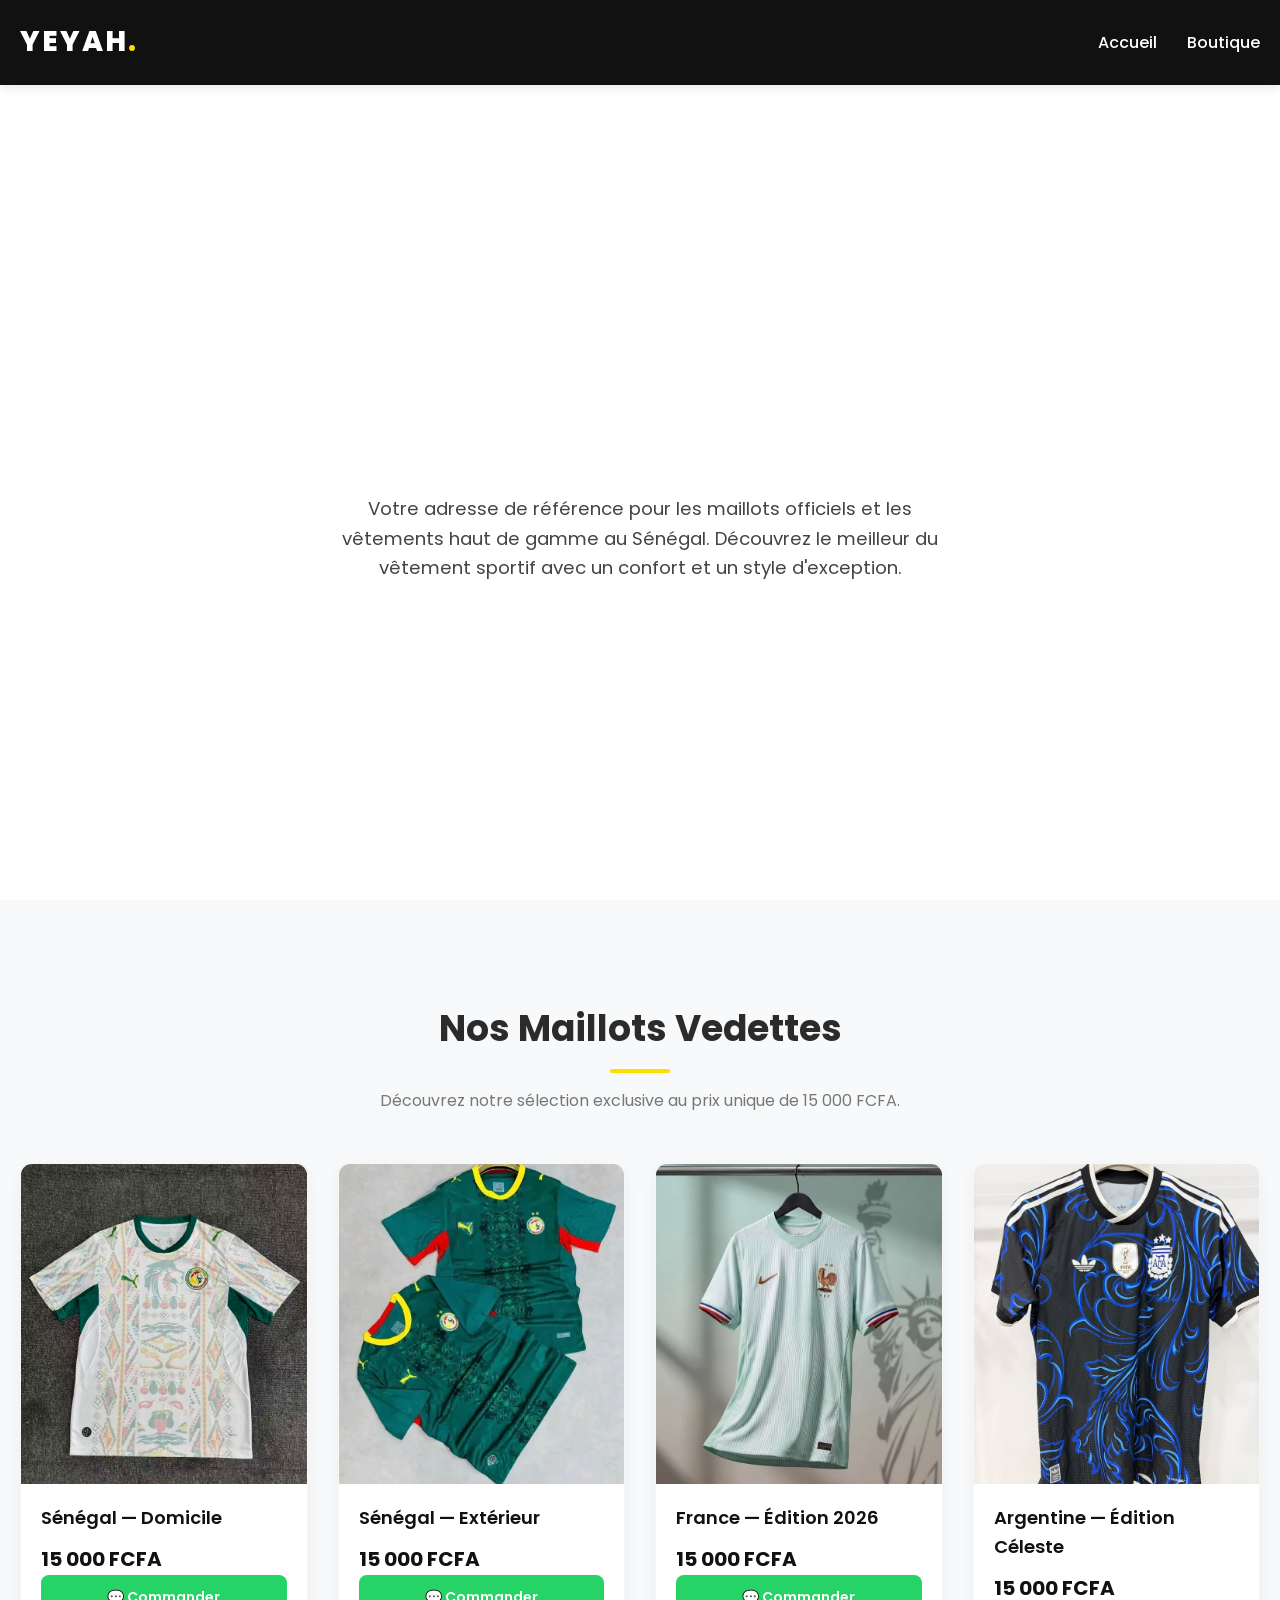
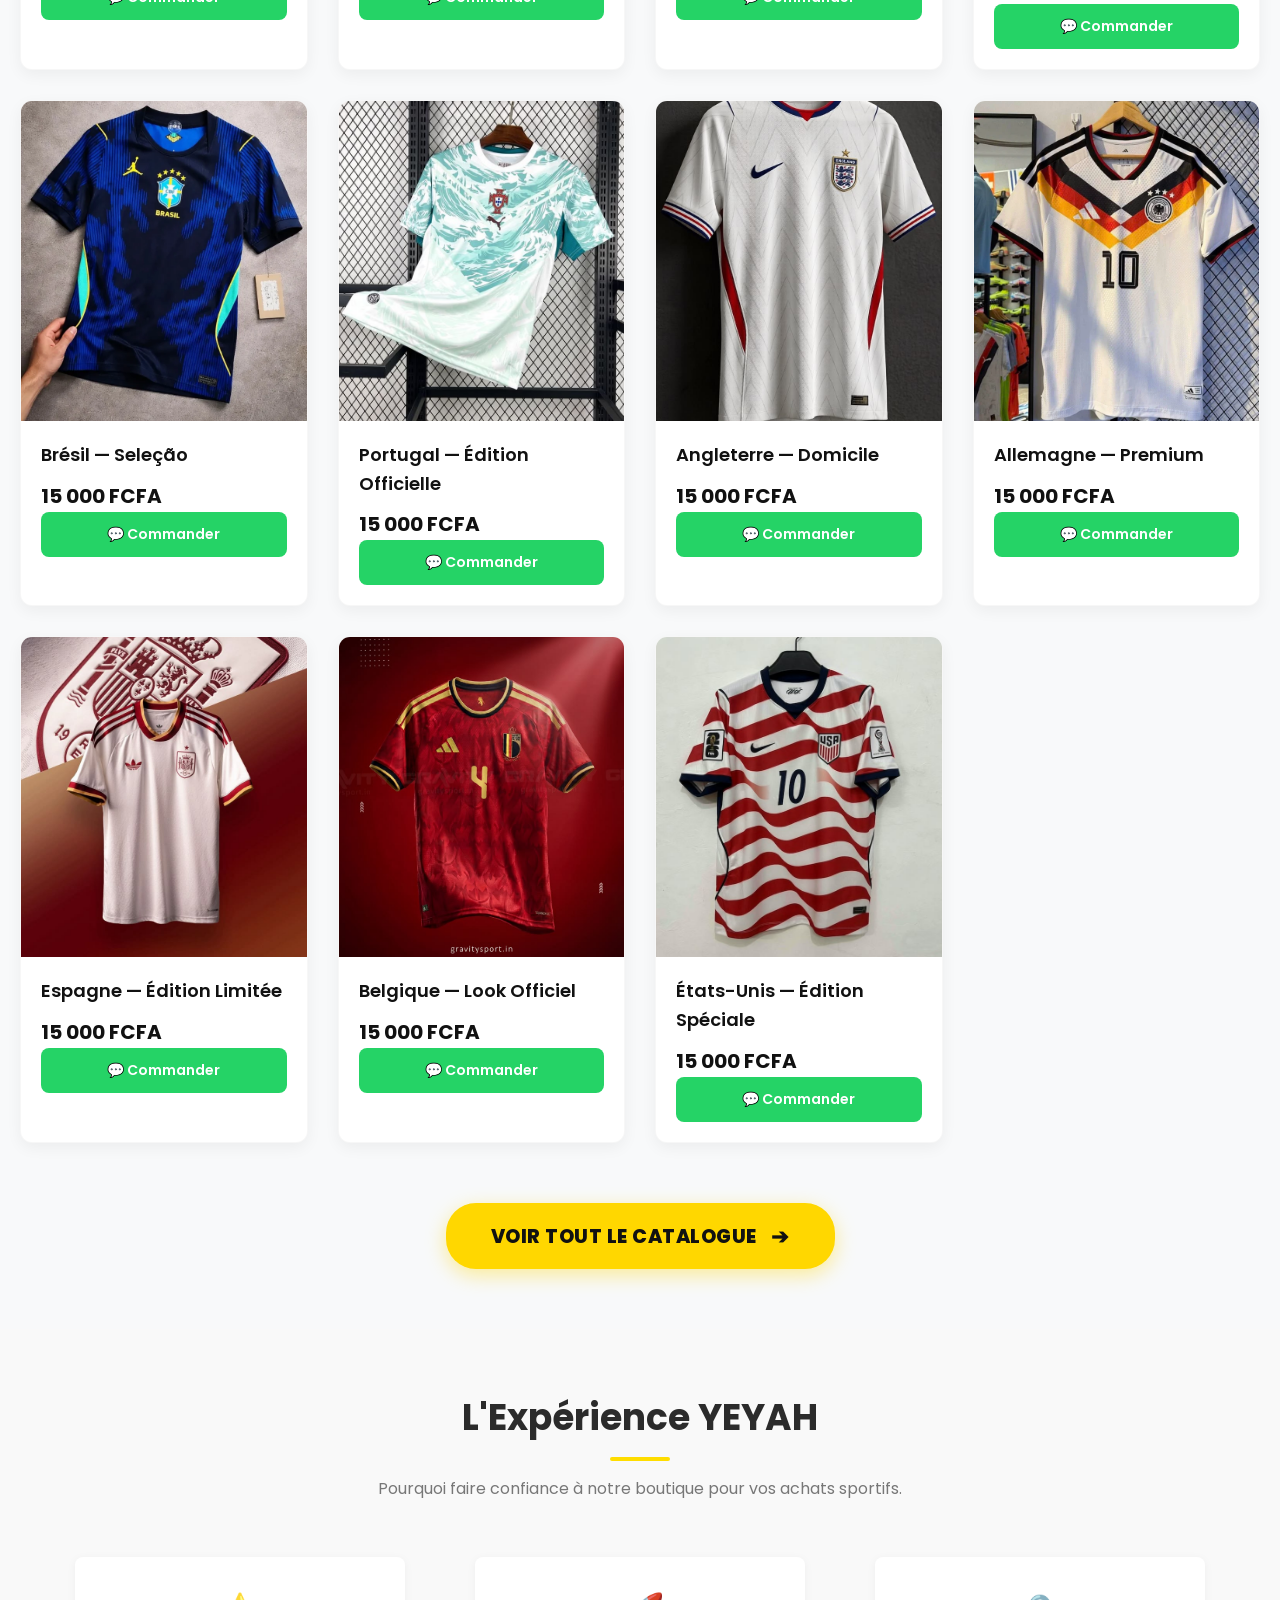
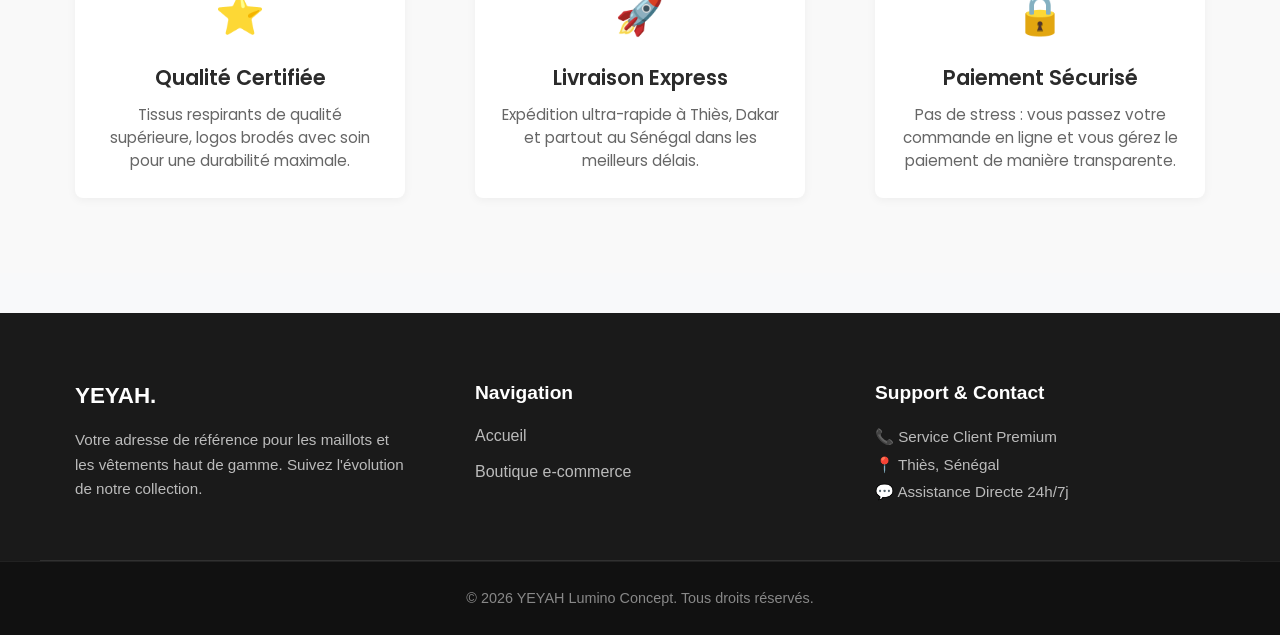
==== index.html @ 3ea12dd3 "Refactor hero section and footer styles" ====
<!DOCTYPE html>
<html lang="fr">
<head>
    <meta charset="UTF-8">
    <meta name="viewport" content="width=device-width, initial-scale=1.0">
    <title>YEYAH | Accueil - Boutique Premium</title>
    <link rel="stylesheet" href="style.css">
</head>
<body>

    <!-- ==========================================================================
       EN-TÊTE ET NAVIGATION
       ========================================================================== -->
    <header>
        <div class="nav-container">
            <div class="logo"><a href="index.html">YEYAH<span>.</span></a></div>
            <nav>
                <ul class="nav-links">
                    <li><a href="index.html" class="active">Accueil</a></li>
                    <li><a href="habit.html">Boutique</a></li>
                </ul>
            </nav>
        </div>
    </header>

    <!-- ==========================================================================
       SECTION DESIGN D'ACCUEIL (HERO) - RIGOUREUSEMENT CENTRÉE
       ========================================================================== -->
    <section class="hero-section" style="padding-top: 140px; padding-bottom: 60px; text-align: center; background: #fff; width: 100%; display: flex; flex-direction: column; align-items: center; justify-content: center; box-sizing: border-box;">
        <div style="max-width: 800px; width: 100%; margin: 0 auto; padding: 0 20px; text-align: center;">
            <h1 style="font-size: 3rem; margin: 0 bottom 20px; font-weight: 800; letter-spacing: -1px; text-align: center; display: block;">YEYAH Lumino Concept</h1>
            <p style="color: #444; margin: 20px auto 0 auto; font-size: 1.15rem; line-height: 1.6; text-align: center; display: block; max-width: 650px;">
                Votre adresse de référence pour les maillots officiels et les vêtements haut de gamme au Sénégal. 
                Découvrez le meilleur du vêtement sportif avec un confort et un style d'exception.
            </p>
        </div>
    </section>

    <!-- ==========================================================================
       SECTION DES MAILLOTS VEDETTES
       ========================================================================== -->
    <section id="vedettes" style="padding-bottom: 40px;">
        <div class="section-title" style="text-align: center; margin-bottom: 50px;">
            <h2>Nos Maillots Vedettes</h2>
            <p>Découvrez notre sélection exclusive au prix unique de 15 000 FCFA.</p>
        </div>

        <div class="grille-maillots">
            <!-- Maillot 1 : Sénégal Blanc -->
            <div class="maillot-card">
                <div class="maillot-img-wrapper"><img src="senegalblanc.jpg" alt="Sénégal Domicile"></div>
                <div class="maillot-info">
                    <h3 class="maillot-titre">Sénégal — Domicile</h3>
                    <span class="prix-actuel">15 000 FCFA</span>
                    <button class="btn-commander" data-nom="Maillot Sénégal Blanc" data-prix="15 000 FCFA">💬 Commander</button>
                </div>
            </div>

            <!-- Maillot 2 : Sénégal Vert -->
            <div class="maillot-card">
                <div class="maillot-img-wrapper"><img src="Sénégal .jpg" alt="Sénégal Extérieur"></div>
                <div class="maillot-info">
                    <h3 class="maillot-titre">Sénégal — Extérieur</h3>
                    <span class="prix-actuel">15 000 FCFA</span>
                    <button class="btn-commander" data-nom="Maillot Sénégal Vert" data-prix="15 000 FCFA">💬 Commander</button>
                </div>
            </div>

            <!-- Maillot 3 : France -->
            <div class="maillot-card">
                <div class="maillot-img-wrapper"><img src="France .jpg" alt="France"></div>
                <div class="maillot-info">
                    <h3 class="maillot-titre">France — Édition 2026</h3>
                    <span class="prix-actuel">15 000 FCFA</span>
                    <button class="btn-commander" data-nom="Maillot France" data-prix="15 000 FCFA">💬 Commander</button>
                </div>
            </div>

            <!-- Maillot 4 : Argentine -->
            <div class="maillot-card">
                <div class="maillot-img-wrapper"><img src="argentine .jpg" alt="Argentine"></div>
                <div class="maillot-info">
                    <h3 class="maillot-titre">Argentine — Édition Céleste</h3>
                    <span class="prix-actuel">15 000 FCFA</span>
                    <button class="btn-commander" data-nom="Maillot Argentine" data-prix="15 000 FCFA">💬 Commander</button>
                </div>
            </div>

            <!-- Maillot 5 : Brésil -->
            <div class="maillot-card">
                <div class="maillot-img-wrapper"><img src="Brésil .jpg" alt="Brésil"></div>
                <div class="maillot-info">
                    <h3 class="maillot-titre">Brésil — Seleção</h3>
                    <span class="prix-actuel">15 000 FCFA</span>
                    <button class="btn-commander" data-nom="Maillot Brésil" data-prix="15 000 FCFA">💬 Commander</button>
                </div>
            </div>

            <!-- Maillot 6 : Portugal -->
            <div class="maillot-card">
                <div class="maillot-img-wrapper"><img src="Portugal .jpg" alt="Portugal"></div>
                <div class="maillot-info">
                    <h3 class="maillot-titre">Portugal — Édition Officielle</h3>
                    <span class="prix-actuel">15 000 FCFA</span>
                    <button class="btn-commander" data-nom="Maillot Portugal" data-prix="15 000 FCFA">💬 Commander</button>
                </div>
            </div>

            <!-- Maillot 7 : Angleterre -->
            <div class="maillot-card">
                <div class="maillot-img-wrapper"><img src="Angleterre .jpg" alt="Angleterre"></div>
                <div class="maillot-info">
                    <h3 class="maillot-titre">Angleterre — Domicile</h3>
                    <span class="prix-actuel">15 000 FCFA</span>
                    <button class="btn-commander" data-nom="Maillot Angleterre" data-prix="15 000 FCFA">💬 Commander</button>
                </div>
            </div>

            <!-- Maillot 8 : Allemagne -->
            <div class="maillot-card">
                <div class="maillot-img-wrapper"><img src="Allemagne.jpg" alt="Allemagne"></div>
                <div class="maillot-info">
                    <h3 class="maillot-titre">Allemagne — Premium</h3>
                    <span class="prix-actuel">15 000 FCFA</span>
                    <button class="btn-commander" data-nom="Maillot Allemagne" data-prix="15 000 FCFA">💬 Commander</button>
                </div>
            </div>

            <!-- Maillot 9 : Espagne -->
            <div class="maillot-card">
                <div class="maillot-img-wrapper"><img src="Espagne .jpg" alt="Espagne"></div>
                <div class="maillot-info">
                    <h3 class="maillot-titre">Espagne — Édition Limitée</h3>
                    <span class="prix-actuel">15 000 FCFA</span>
                    <button class="btn-commander" data-nom="Maillot Espagne" data-prix="15 000 FCFA">💬 Commander</button>
                </div>
            </div>

            <!-- Maillot 10 : Belgique -->
            <div class="maillot-card">
                <div class="maillot-img-wrapper"><img src="Belgique .jpg" alt="Belgique"></div>
                <div class="maillot-info">
                    <h3 class="maillot-titre">Belgique — Look Officiel</h3>
                    <span class="prix-actuel">15 000 FCFA</span>
                    <button class="btn-commander" data-nom="Maillot Belgique" data-prix="15 000 FCFA">💬 Commander</button>
                </div>
            </div>

            <!-- Maillot 11 : USA -->
            <div class="maillot-card">
                <div class="maillot-img-wrapper"><img src="Usa.jpg" alt="USA"></div>
                <div class="maillot-info">
                    <h3 class="maillot-titre">États-Unis — Édition Spéciale</h3>
                    <span class="prix-actuel">15 000 FCFA</span>
                    <button class="btn-commander" data-nom="Maillot USA" data-prix="15 000 FCFA">💬 Commander</button>
                </div>
            </div>
        </div> <!-- Fin de la grille -->

        <!-- ==========================================================================
           BOUTON PREMIUM JAUNE LUMINEUX - LIAISON VERS HABIT.HTML AVEC FLÈCHE
           ========================================================================== -->
        <div style="text-align: center; width: 100%; margin: 60px auto 20px auto; clear: both; display: block;">
            <a href="habit.html" style="background: #FFD700; color: #111; padding: 16px 45px; text-decoration: none; border-radius: 30px; font-weight: 800; font-size: 1.2rem; display: inline-block; border: none; box-shadow: 0 6px 20px rgba(255, 215, 0, 0.4); text-transform: uppercase; letter-spacing: 0.5px; transition: transform 0.2s ease;">
                Voir tout le catalogue <span style="margin-left: 10px; font-size: 1.3rem; font-weight: 900; display: inline-block; transform: translateY(1px);">➔</span>
            </a>
        </div>
    </section>

    <!-- ==========================================================================
       SECTION NOS AVANTAGES
       ========================================================================== -->
    <section id="avantages" class="avantages-bg" style="padding: 60px 0; background: #f9f9f9; clear: both;">
        <div class="section-title" style="text-align: center; margin-bottom: 40px;">
            <h2>L'Expérience YEYAH</h2>
            <p>Pourquoi faire confiance à notre boutique pour vos achats sportifs.</p>
        </div>

        <div class="grille-avantages" style="display: flex; justify-content: space-around; flex-wrap: wrap; max-width: 1200px; margin: 0 auto; padding: 0 20px;">
            <div class="avantage-box" style="text-align: center; flex: 1; min-width: 250px; margin: 15px; padding: 25px; background: #fff; border-radius: 8px; box-shadow: 0 2px 10px rgba(0,0,0,0.05);">
                <span style="font-size: 2.5rem; display: block; margin-bottom: 15px;">⭐</span>
                <h3 style="font-size: 1.3rem; margin-bottom: 10px;">Qualité Certifiée</h3>
                <p style="color: #666; font-size: 0.95rem; line-height: 1.5;">Tissus respirants de qualité supérieure, logos brodés avec soin pour une durabilité maximale.</p>
            </div>
            <div class="avantage-box" style="text-align: center; flex: 1; min-width: 250px; margin: 15px; padding: 25px; background: #fff; border-radius: 8px; box-shadow: 0 2px 10px rgba(0,0,0,0.05);">
                <span style="font-size: 2.5rem; display: block; margin-bottom: 15px;">🚀</span>
                <h3 style="font-size: 1.3rem; margin-bottom: 10px;">Livraison Express</h3>
                <p style="color: #666; font-size: 0.95rem; line-height: 1.5;">Expédition ultra-rapide à Thiès, Dakar et partout au Sénégal dans les meilleurs délais.</p>
            </div>
            <div class="avantage-box" style="text-align: center; flex: 1; min-width: 250px; margin: 15px; padding: 25px; background: #fff; border-radius: 8px; box-shadow: 0 2px 10px rgba(0,0,0,0.05);">
                <span style="font-size: 2.5rem; display: block; margin-bottom: 15px;">🔒</span>
                <h3 style="font-size: 1.3rem; margin-bottom: 10px;">Paiement Sécurisé</h3>
                <p style="color: #666; font-size: 0.95rem; line-height: 1.5;">Pas de stress : vous passez votre commande en ligne et vous gérez le paiement de manière transparente.</p>
            </div>
        </div>
    </section>

    <!-- ==========================================================================
       PIED DE PAGE COMPLET ET RICHE (FOOTER)
       ========================================================================== -->
    <footer style="background: #1a1a1a; color: #fff; padding: 50px 0 0 0; font-family: sans-serif; margin-top: 40px; clear: both; display: block;">
        <div class="footer-container" style="display: flex; justify-content: space-around; flex-wrap: wrap; max-width: 1200px; margin: 0 auto; padding: 0 20px 40px 20px; box-sizing: border-box;">
            <div class="footer-box" style="flex: 1; min-width: 250px; margin: 15px;">
                <h3 style="color: #fff; font-size: 1.4rem; margin-bottom: 15px;">YEYAH<span>.</span></h3>
                <p style="color: #bbb; font-size: 0.95rem; line-height: 1.6;">Votre adresse de référence pour les maillots et les vêtements haut de gamme. Suivez l'évolution de notre collection.</p>
            </div>
            <div class="footer-box" style="flex: 1; min-width: 200px; margin: 15px;">
                <h3 style="color: #fff; font-size: 1.2rem; margin-bottom: 15px;">Navigation</h3>
                <ul style="list-style: none; padding: 0; margin: 0;">
                    <li style="margin-bottom: 10px;"><a href="index.html" style="color: #bbb; text-decoration: none;">Accueil</a></li>
                    <li style="margin-bottom: 10px;"><a href="habit.html" style="color: #bbb; text-decoration: none;">Boutique e-commerce</a></li>
                </ul>
            </div>
            <div class="footer-box" style="flex: 1; min-width: 250px; margin: 15px;">
                <h3 style="color: #fff; font-size: 1.2rem; margin-bottom: 15px;">Support & Contact</h3>
                <ul style="list-style: none; padding: 0; margin: 0; color: #bbb; font-size: 0.95rem; line-height: 1.8;">
                    <li>📞 Service Client Premium</li>
                    <li>📍 Thiès, Sénégal</li>
                    <li>💬 Assistance Directe 24h/7j</li>
                </ul>
            </div>
        </div>
        <div class="copyright" style="text-align: center; padding: 25px; background: #111; color: #888; font-size: 0.9rem; border-top: 1px solid #222;">
            &copy; 2026 YEYAH Lumino Concept. Tous droits réservés.
        </div>
    </footer>

    <script src="script.js"></script>
</body>
</html>
---- style.css ----
/* ==========================================================================
   1. VARIABLES, POLICES ET RÉINITIALISATION (RESET)
   ========================================================================== */
@import url('https://fonts.googleapis.com/css2?family=Poppins:wght@300;400;500;600;700;800&display=swap');

:root {
    --couleur-primaire: #111111;     /* Noir profond premium */
    --couleur-secondaire: #ffdd00;   /* Jaune Or dynamique pour YEYAH */
    --couleur-fond: #f8f9fa;         /* Blanc cassé pour le fond */
    --couleur-carte: #ffffff;        /* Blanc pur pour les cartes */
    --couleur-texte: #2b2b2b;        /* Gris sombre pour une lecture confortable */
    --couleur-texte-mutil: #777777;  /* Gris clair pour les sous-titres */
    --police-principale: 'Poppins', sans-serif;
    --transition-rapide: all 0.3s ease;
    --transition-douce: all 0.5s cubic-bezier(0.4, 0, 0.2, 1);
    --ombre-legere: 0 5px 15px rgba(0,0,0,0.05);
    --ombre-premium: 0 15px 35px rgba(0,0,0,0.1);
    --arrondi: 12px;
}

* {
    margin: 0;
    padding: 0;
    box-sizing: border-box;
    outline: none;
}

html {
    scroll-behavior: smooth;
}

body {
    font-family: var(--police-principale);
    background-color: var(--couleur-fond);
    color: var(--couleur-texte);
    line-height: 1.6;
    overflow-x: hidden;
}

a {
    text-decoration: none;
    color: inherit;
}

img {
    max-width: 100%;
    height: auto;
    display: block;
}

/* ==========================================================================
   2. BARRE DE NAVIGATION (HEADER & NAV)
   ========================================================================== */
header {
    background-color: var(--couleur-primaire);
    position: fixed;
    top: 0;
    left: 0;
    width: 100%;
    z-index: 1000;
    box-shadow: 0 2px 10px rgba(0,0,0,0.1);
}

.nav-container {
    max-width: 1300px;
    margin: 0 auto;
    padding: 20px;
    display: flex;
    justify-content: space-between;
    align-items: center;
}

.logo {
    font-size: 28px;
    font-weight: 800;
    color: #ffffff;
    letter-spacing: 2px;
}

.logo span {
    color: var(--couleur-secondaire);
}

.nav-links {
    display: flex;
    list-style: none;
    gap: 30px;
}

.nav-links a {
    color: #ffffff;
    font-weight: 500;
    font-size: 16px;
    transition: var(--transition-rapide);
    position: relative;
    padding: 5px 0;
}

.nav-links a:hover {
    color: var(--couleur-secondaire);
}

.nav-links a::after {
    content: '';
    position: absolute;
    bottom: 0;
    left: 0;
    width: 0;
    height: 2px;
    background-color: var(--couleur-secondaire);
    transition: var(--transition-rapide);
}

.nav-links a:hover::after {
    width: 100%;
}

/* ==========================================================================
   3. SECTION HÉRO (BANNIÈRE ACCUEIL)
   ========================================================================== */
.hero-section {
    background: linear-gradient(rgba(0,0,0,0.6), rgba(0,0,0,0.7)), url('https://images.unsplash.com/photo-1508098682722-e99c43a406b2?q=80&w=1200') no-repeat center center/cover;
    height: 100vh;
    display: flex;
    align-items: center;
    justify-content: center;
    text-align: center;
    color: #ffffff;
    padding-top: 80px;
}

.hero-content {
    max-width: 800px;
    padding: 20px;
}

.hero-content h1 {
    font-size: 56px;
    font-weight: 800;
    line-height: 1.2;
    margin-bottom: 20px;
    text-transform: uppercase;
    letter-spacing: 1px;
}

.hero-content h1 span {
    color: var(--couleur-secondaire);
    display: block;
}

.hero-content p {
    font-size: 18px;
    margin-bottom: 40px;
    font-weight: 300;
    letter-spacing: 0.5px;
}

.btn-premium {
    display: inline-block;
    background-color: var(--couleur-secondaire);
    color: var(--couleur-primaire);
    padding: 15px 35px;
    font-weight: 600;
    border-radius: 30px;
    text-transform: uppercase;
    font-size: 14px;
    letter-spacing: 1px;
    border: 2px solid var(--couleur-secondaire);
    transition: var(--transition-rapide);
    cursor: pointer;
}

.btn-premium:hover {
    background-color: transparent;
    color: #ffffff;
    transform: translateY(-3px);
}

/* ==========================================================================
   4. SECTIONS SQUELETTES ET TITRES GLOBAUX
   ========================================================================== */
section {
    padding: 100px 20px;
    max-width: 1300px;
    margin: 0 auto;
}

.section-title {
    text-align: center;
    margin-bottom: 60px;
}

.section-title h2 {
    font-size: 36px;
    font-weight: 700;
    position: relative;
    padding-bottom: 15px;
    display: inline-block;
}

.section-title h2::after {
    content: '';
    position: absolute;
    bottom: 0;
    left: 50%;
    transform: translateX(-50%);
    width: 60px;
    height: 4px;
    background-color: var(--couleur-secondaire);
    border-radius: 2px;
}

.section-title p {
    color: var(--couleur-texte-mutil);
    margin-top: 15px;
    font-size: 16px;
}

/* ==========================================================================
   5. GRILLE DE MAILLOTS & BOUTIQUE
   ========================================================================== */
.filtres-container {
    display: flex;
    justify-content: center;
    gap: 15px;
    margin-bottom: 50px;
    flex-wrap: wrap;
}

.btn-filtre {
    background-color: var(--couleur-carte);
    border: 1px solid #e0e0e0;
    padding: 10px 25px;
    font-family: var(--police-principale);
    font-size: 14px;
    font-weight: 500;
    border-radius: 25px;
    cursor: pointer;
    transition: var(--transition-rapide);
}

.btn-filtre:hover {
    background-color: var(--couleur-primaire);
    color: #ffffff;
    border-color: var(--couleur-primaire);
}

.grille-maillots {
    display: grid;
    grid-template-columns: repeat(auto-fill, minmax(280px, 1fr));
    gap: 30px;
}

.maillot-card {
    background-color: var(--couleur-carte);
    border-radius: var(--arrondi);
    overflow: hidden;
    box-shadow: var(--ombre-legere);
    transition: var(--transition-douce);
    position: relative;
    border: 1px solid rgba(0,0,0,0.03);
}

.maillot-card:hover {
    transform: translateY(-10px);
    box-shadow: var(--ombre-premium);
}

.badge-promo {
    position: absolute;
    top: 15px;
    left: 15px;
    background-color: #ff3838;
    color: #ffffff;
    padding: 5px 12px;
    font-size: 12px;
    font-weight: 600;
    border-radius: 20px;
    z-index: 10;
}

.maillot-img-wrapper {
    width: 100%;
    height: 320px;
    overflow: hidden;
    background-color: #f1f1f1;
}

.maillot-img-wrapper img {
    width: 100%;
    height: 100%;
    object-fit: cover;
    transition: var(--transition-douce);
}

.maillot-card:hover .maillot-img-wrapper img {
    transform: scale(1.08);
}

.maillot-info {
    padding: 20px;
}

.maillot-cat {
    font-size: 12px;
    text-transform: uppercase;
    color: var(--couleur-texte-mutil);
    font-weight: 500;
    margin-bottom: 5px;
}

.maillot-titre {
    font-size: 18px;
    font-weight: 600;
    margin-bottom: 10px;
    color: var(--couleur-primaire);
}

.maillot-prix-box {
    display: flex;
    align-items: center;
    gap: 10px;
    margin-bottom: 20px;
}

.prix-actuel {
    font-size: 20px;
    font-weight: 700;
    color: var(--couleur-primaire);
}

.prix-barre {
    font-size: 14px;
    color: var(--couleur-texte-mutil);
    text-decoration: line-through;
}

.btn-commander {
    width: 100%;
    background-color: #25D366; /* Vert WhatsApp officiel */
    color: #ffffff;
    border: none;
    padding: 12px;
    font-family: var(--police-principale);
    font-size: 14px;
    font-weight: 600;
    border-radius: 8px;
    cursor: pointer;
    display: flex;
    justify-content: center;
    align-items: center;
    gap: 8px;
    transition: var(--transition-rapide);
}

.btn-commander:hover {
    background-color: #1ebd59;
    transform: scale(1.02);
}

/* ==========================================================================
   6. SECTION AVANTAGES & VALEURS
   ========================================================================== */
.avantages-bg {
    background-color: #ffffff;
}

.grille-avantages {
    display: grid;
    grid-template-columns: repeat(auto-fit, minmax(250px, 1fr));
    gap: 40px;
}

.avantage-box {
    text-align: center;
    padding: 30px 20px;
}

.avantage-box .icone {
    font-size: 40px;
    margin-bottom: 15px;
    display: inline-block;
}

.avantage-box h3 {
    font-size: 20px;
    font-weight: 600;
    margin-bottom: 10px;
}

.avantage-box p {
    color: var(--couleur-texte-mutil);
    font-size: 14px;
}

/* ==========================================================================
   7. FOOTER (BAS DE PAGE)
   ========================================================================== */
footer {
    background-color: var(--couleur-primaire);
    color: #ffffff;
    padding: 60px 20px 20px 20px;
}

.footer-container {
    max-width: 1300px;
    margin: 0 auto;
    display: grid;
    grid-template-columns: repeat(auto-fit, minmax(200px, 1fr));
    gap: 40px;
    border-bottom: 1px solid rgba(255,255,255,0.1);
    padding-bottom: 40px;
}

.footer-box h3 {
    font-size: 18px;
    margin-bottom: 20px;
    color: var(--couleur-secondaire);
    font-weight: 600;
}

.footer-box p {
    font-size: 14px;
    color: #bccc;
    line-height: 1.8;
}

.footer-links {
    list-style: none;
}

.footer-links li {
    margin-bottom: 12px;
}

.footer-links a {
    font-size: 14px;
    color: #cccc;
    transition: var(--transition-rapide);
}

.footer-links a:hover {
    color: var(--couleur-secondaire);
    padding-left: 5px;
}

.copyright {
    text-align: center;
    padding-top: 20px;
    font-size: 13px;
    color: #777777;
}

/* ==========================================================================
   8. BOUTON RETOUR EN HAUT (SCROLL TOP)
   ========================================================================== */
#scrollBtn {
    position: fixed;
    bottom: 30px;
    right: 30px;
    z-index: 99;
    background-color: var(--couleur-primaire);
    color: var(--couleur-secondaire);
    border: 2px solid var(--couleur-secondaire);
    width: 45px;
    height: 45px;
    border-radius: 50%;
    font-size: 18px;
    font-weight: bold;
    cursor: pointer;
    box-shadow: 0 4px 10px rgba(0,0,0,0.3);
    transition: var(--transition-rapide);
}

#scrollBtn:hover {
    background-color: var(--couleur-secondaire);
    color: var(--couleur-primaire);
    transform: scale(1.1);
}

/* ==========================================================================
   9. ADAPTATION TÉLÉPHONE (RESPONSIVE)
   ========================================================================== */
@media (max-width: 768px) {
    .nav-links {
        gap: 15px;
    }
    .nav-links a {
        font-size: 14px;
    }
    .hero-content h1 {
        font-size: 36px;
    }
    .hero-content p {
        font-size: 15px;
    }
    section {
        padding: 60px 15px;
    }
    .section-title h2 {
        font-size: 28px;
    }
}
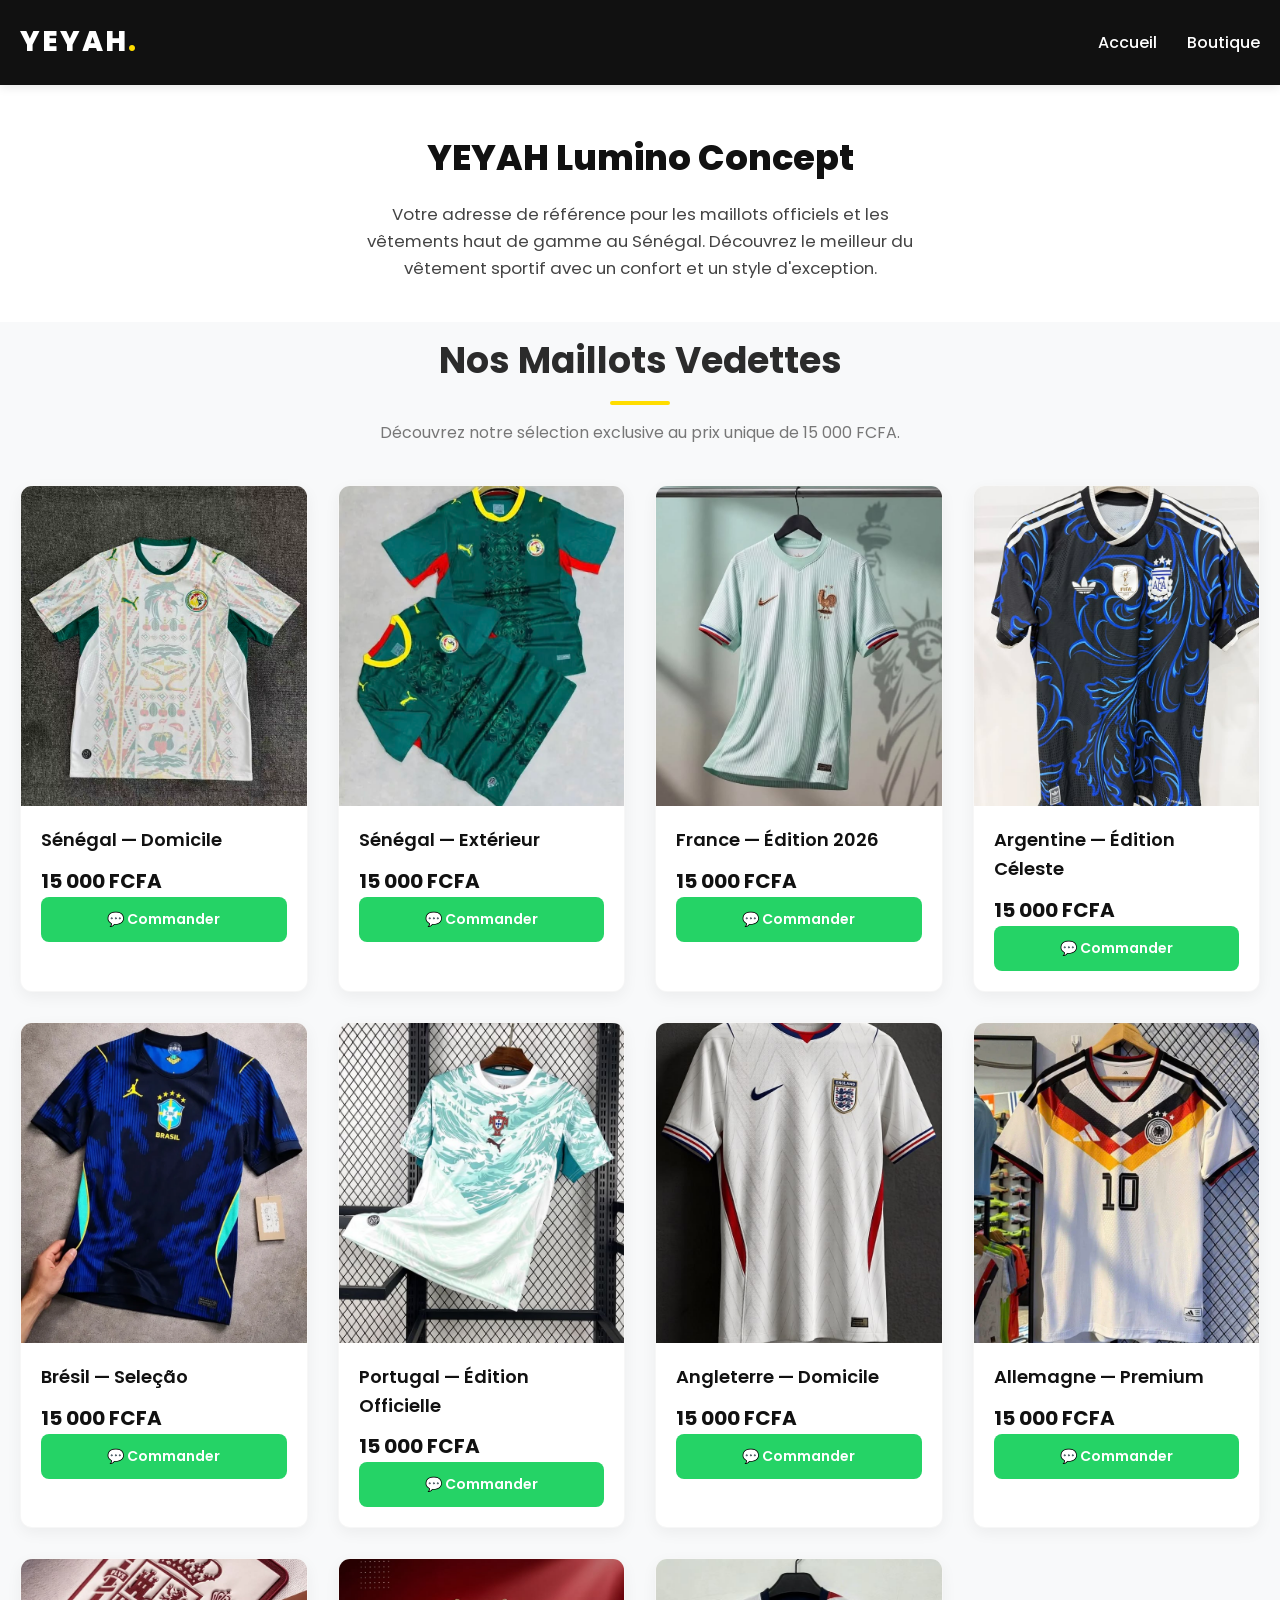
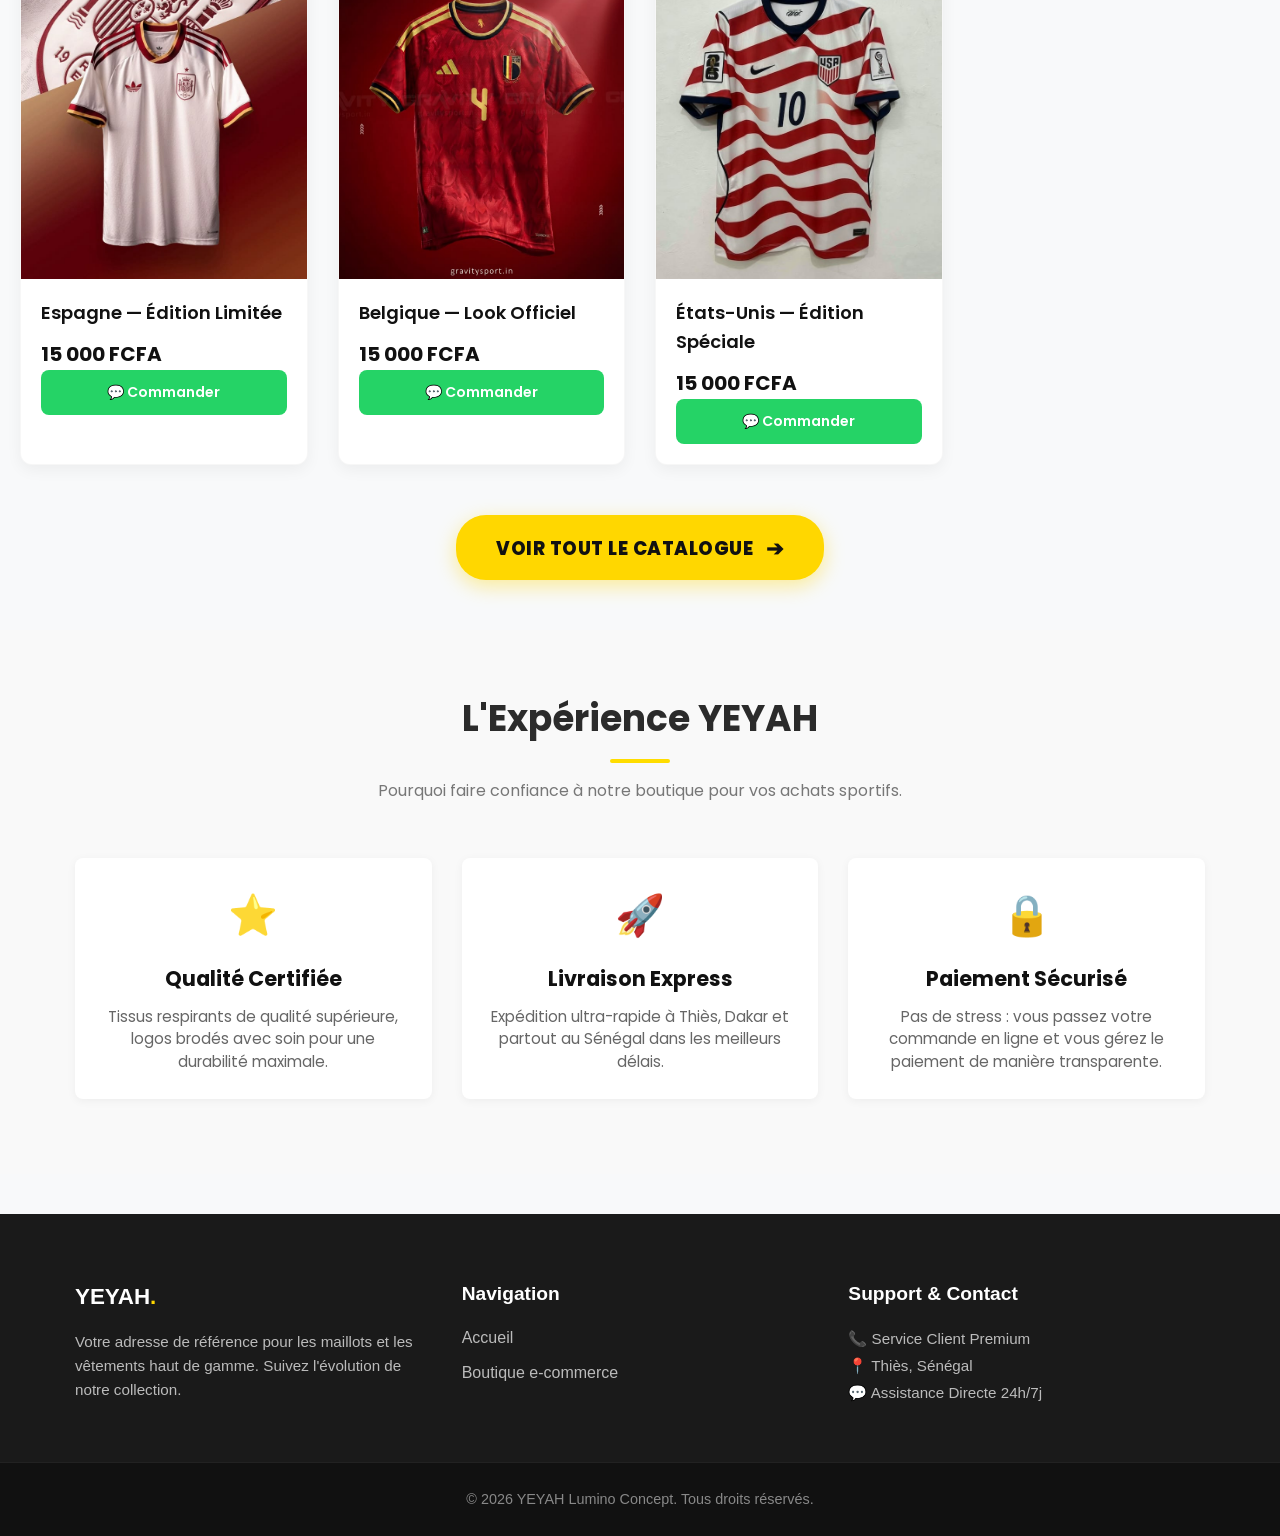
==== commit 54c65cb8: "Refactor hero section and update footer styles" ====
--- a/index.html
+++ b/index.html
@@ -24,23 +24,23 @@
     </header>
 
     <!-- ==========================================================================
-       SECTION DESIGN D'ACCUEIL (HERO) - RIGOUREUSEMENT CENTRÉE
-       ========================================================================== -->
-    <section class="hero-section" style="padding-top: 140px; padding-bottom: 60px; text-align: center; background: #fff; width: 100%; display: flex; flex-direction: column; align-items: center; justify-content: center; box-sizing: border-box;">
-        <div style="max-width: 800px; width: 100%; margin: 0 auto; padding: 0 20px; text-align: center;">
-            <h1 style="font-size: 3rem; margin: 0 bottom 20px; font-weight: 800; letter-spacing: -1px; text-align: center; display: block;">YEYAH Lumino Concept</h1>
-            <p style="color: #444; margin: 20px auto 0 auto; font-size: 1.15rem; line-height: 1.6; text-align: center; display: block; max-width: 650px;">
+       SECTION EN-TÊTE - NETTOYÉE DU CSS QUI BLOQUAIT L'AFFICHAGE
+       ========================================================================== -->
+    <div style="padding-top: 130px; padding-bottom: 40px; background: #fff; width: 100%; text-align: center; display: block; clear: both;">
+        <div style="max-width: 600px; margin: 0 auto; padding: 0 20px; text-align: center;">
+            <h1 style="font-size: 2.2rem; color: #111; margin-top: 0; margin-bottom: 15px; font-weight: 800; text-align: center; display: block;">YEYAH Lumino Concept</h1>
+            <p style="color: #444; margin: 0 auto; font-size: 1.05rem; line-height: 1.6; text-align: center; display: block;">
                 Votre adresse de référence pour les maillots officiels et les vêtements haut de gamme au Sénégal. 
                 Découvrez le meilleur du vêtement sportif avec un confort et un style d'exception.
             </p>
         </div>
-    </section>
+    </div>
 
     <!-- ==========================================================================
        SECTION DES MAILLOTS VEDETTES
        ========================================================================== -->
-    <section id="vedettes" style="padding-bottom: 40px;">
-        <div class="section-title" style="text-align: center; margin-bottom: 50px;">
+    <section id="vedettes" style="padding-top: 10px; padding-bottom: 40px; clear: both; display: block;">
+        <div class="section-title" style="text-align: center; margin-bottom: 40px;">
             <h2>Nos Maillots Vedettes</h2>
             <p>Découvrez notre sélection exclusive au prix unique de 15 000 FCFA.</p>
         </div>
@@ -158,11 +158,11 @@
         </div> <!-- Fin de la grille -->
 
         <!-- ==========================================================================
-           BOUTON PREMIUM JAUNE LUMINEUX - LIAISON VERS HABIT.HTML AVEC FLÈCHE
+           BOUTON JAUNE LUMINEUX - ENTIÈREMENT SÉCURISÉ ET VISIBLE
            ========================================================================== -->
-        <div style="text-align: center; width: 100%; margin: 60px auto 20px auto; clear: both; display: block;">
-            <a href="habit.html" style="background: #FFD700; color: #111; padding: 16px 45px; text-decoration: none; border-radius: 30px; font-weight: 800; font-size: 1.2rem; display: inline-block; border: none; box-shadow: 0 6px 20px rgba(255, 215, 0, 0.4); text-transform: uppercase; letter-spacing: 0.5px; transition: transform 0.2s ease;">
-                Voir tout le catalogue <span style="margin-left: 10px; font-size: 1.3rem; font-weight: 900; display: inline-block; transform: translateY(1px);">➔</span>
+        <div style="text-align: center; width: 100%; margin: 50px auto 10px auto; clear: both; display: block;">
+            <a href="habit.html" style="background: #FFD700 !important; color: #111 !important; padding: 16px 40px; text-decoration: none !important; border-radius: 30px; font-weight: 800; font-size: 1.15rem; display: inline-block; border: none; box-shadow: 0 6px 20px rgba(255, 215, 0, 0.4); text-transform: uppercase; letter-spacing: 0.5px;">
+                Voir tout le catalogue <span style="margin-left: 8px; font-size: 1.3rem; display: inline-block; transform: translateY(1px);">➔</span>
             </a>
         </div>
     </section>
@@ -170,27 +170,27 @@
     <!-- ==========================================================================
        SECTION NOS AVANTAGES
        ========================================================================== -->
-    <section id="avantages" class="avantages-bg" style="padding: 60px 0; background: #f9f9f9; clear: both;">
+    <section id="avantages" style="padding: 60px 0; background: #f9f9f9; clear: both; display: block;">
         <div class="section-title" style="text-align: center; margin-bottom: 40px;">
             <h2>L'Expérience YEYAH</h2>
             <p>Pourquoi faire confiance à notre boutique pour vos achats sportifs.</p>
         </div>
 
-        <div class="grille-avantages" style="display: flex; justify-content: space-around; flex-wrap: wrap; max-width: 1200px; margin: 0 auto; padding: 0 20px;">
-            <div class="avantage-box" style="text-align: center; flex: 1; min-width: 250px; margin: 15px; padding: 25px; background: #fff; border-radius: 8px; box-shadow: 0 2px 10px rgba(0,0,0,0.05);">
+        <div style="display: flex; justify-content: space-around; flex-wrap: wrap; max-width: 1200px; margin: 0 auto; padding: 0 20px; box-sizing: border-box;">
+            <div style="text-align: center; flex: 1; min-width: 250px; margin: 15px; padding: 25px; background: #fff; border-radius: 8px; box-shadow: 0 2px 10px rgba(0,0,0,0.05); box-sizing: border-box;">
                 <span style="font-size: 2.5rem; display: block; margin-bottom: 15px;">⭐</span>
-                <h3 style="font-size: 1.3rem; margin-bottom: 10px;">Qualité Certifiée</h3>
-                <p style="color: #666; font-size: 0.95rem; line-height: 1.5;">Tissus respirants de qualité supérieure, logos brodés avec soin pour une durabilité maximale.</p>
-            </div>
-            <div class="avantage-box" style="text-align: center; flex: 1; min-width: 250px; margin: 15px; padding: 25px; background: #fff; border-radius: 8px; box-shadow: 0 2px 10px rgba(0,0,0,0.05);">
+                <h3 style="font-size: 1.3rem; margin-bottom: 10px; color: #111;">Qualité Certifiée</h3>
+                <p style="color: #666; font-size: 0.95rem; line-height: 1.5; margin: 0;">Tissus respirants de qualité supérieure, logos brodés avec soin pour une durabilité maximale.</p>
+            </div>
+            <div style="text-align: center; flex: 1; min-width: 250px; margin: 15px; padding: 25px; background: #fff; border-radius: 8px; box-shadow: 0 2px 10px rgba(0,0,0,0.05); box-sizing: border-box;">
                 <span style="font-size: 2.5rem; display: block; margin-bottom: 15px;">🚀</span>
-                <h3 style="font-size: 1.3rem; margin-bottom: 10px;">Livraison Express</h3>
-                <p style="color: #666; font-size: 0.95rem; line-height: 1.5;">Expédition ultra-rapide à Thiès, Dakar et partout au Sénégal dans les meilleurs délais.</p>
-            </div>
-            <div class="avantage-box" style="text-align: center; flex: 1; min-width: 250px; margin: 15px; padding: 25px; background: #fff; border-radius: 8px; box-shadow: 0 2px 10px rgba(0,0,0,0.05);">
+                <h3 style="font-size: 1.3rem; margin-bottom: 10px; color: #111;">Livraison Express</h3>
+                <p style="color: #666; font-size: 0.95rem; line-height: 1.5; margin: 0;">Expédition ultra-rapide à Thiès, Dakar et partout au Sénégal dans les meilleurs délais.</p>
+            </div>
+            <div style="text-align: center; flex: 1; min-width: 250px; margin: 15px; padding: 25px; background: #fff; border-radius: 8px; box-shadow: 0 2px 10px rgba(0,0,0,0.05); box-sizing: border-box;">
                 <span style="font-size: 2.5rem; display: block; margin-bottom: 15px;">🔒</span>
-                <h3 style="font-size: 1.3rem; margin-bottom: 10px;">Paiement Sécurisé</h3>
-                <p style="color: #666; font-size: 0.95rem; line-height: 1.5;">Pas de stress : vous passez votre commande en ligne et vous gérez le paiement de manière transparente.</p>
+                <h3 style="font-size: 1.3rem; margin-bottom: 10px; color: #111;">Paiement Sécurisé</h3>
+                <p style="color: #666; font-size: 0.95rem; line-height: 1.5; margin: 0;">Pas de stress : vous passez votre commande en ligne et vous gérez le paiement de manière transparente.</p>
             </div>
         </div>
     </section>
@@ -199,19 +199,19 @@
        PIED DE PAGE COMPLET ET RICHE (FOOTER)
        ========================================================================== -->
     <footer style="background: #1a1a1a; color: #fff; padding: 50px 0 0 0; font-family: sans-serif; margin-top: 40px; clear: both; display: block;">
-        <div class="footer-container" style="display: flex; justify-content: space-around; flex-wrap: wrap; max-width: 1200px; margin: 0 auto; padding: 0 20px 40px 20px; box-sizing: border-box;">
-            <div class="footer-box" style="flex: 1; min-width: 250px; margin: 15px;">
-                <h3 style="color: #fff; font-size: 1.4rem; margin-bottom: 15px;">YEYAH<span>.</span></h3>
-                <p style="color: #bbb; font-size: 0.95rem; line-height: 1.6;">Votre adresse de référence pour les maillots et les vêtements haut de gamme. Suivez l'évolution de notre collection.</p>
-            </div>
-            <div class="footer-box" style="flex: 1; min-width: 200px; margin: 15px;">
+        <div style="display: flex; justify-content: space-around; flex-wrap: wrap; max-width: 1200px; margin: 0 auto; padding: 0 20px 40px 20px; box-sizing: border-box;">
+            <div style="flex: 1; min-width: 250px; margin: 15px;">
+                <h3 style="color: #fff; font-size: 1.4rem; margin-bottom: 15px;">YEYAH<span style="color: #FFD700;">.</span></h3>
+                <p style="color: #bbb; font-size: 0.95rem; line-height: 1.6; margin: 0;">Votre adresse de référence pour les maillots et les vêtements haut de gamme. Suivez l'évolution de notre collection.</p>
+            </div>
+            <div style="flex: 1; min-width: 200px; margin: 15px;">
                 <h3 style="color: #fff; font-size: 1.2rem; margin-bottom: 15px;">Navigation</h3>
                 <ul style="list-style: none; padding: 0; margin: 0;">
                     <li style="margin-bottom: 10px;"><a href="index.html" style="color: #bbb; text-decoration: none;">Accueil</a></li>
                     <li style="margin-bottom: 10px;"><a href="habit.html" style="color: #bbb; text-decoration: none;">Boutique e-commerce</a></li>
                 </ul>
             </div>
-            <div class="footer-box" style="flex: 1; min-width: 250px; margin: 15px;">
+            <div style="flex: 1; min-width: 250px; margin: 15px;">
                 <h3 style="color: #fff; font-size: 1.2rem; margin-bottom: 15px;">Support & Contact</h3>
                 <ul style="list-style: none; padding: 0; margin: 0; color: #bbb; font-size: 0.95rem; line-height: 1.8;">
                     <li>📞 Service Client Premium</li>
@@ -228,3 +228,4 @@
     <script src="script.js"></script>
 </body>
 </html>
+
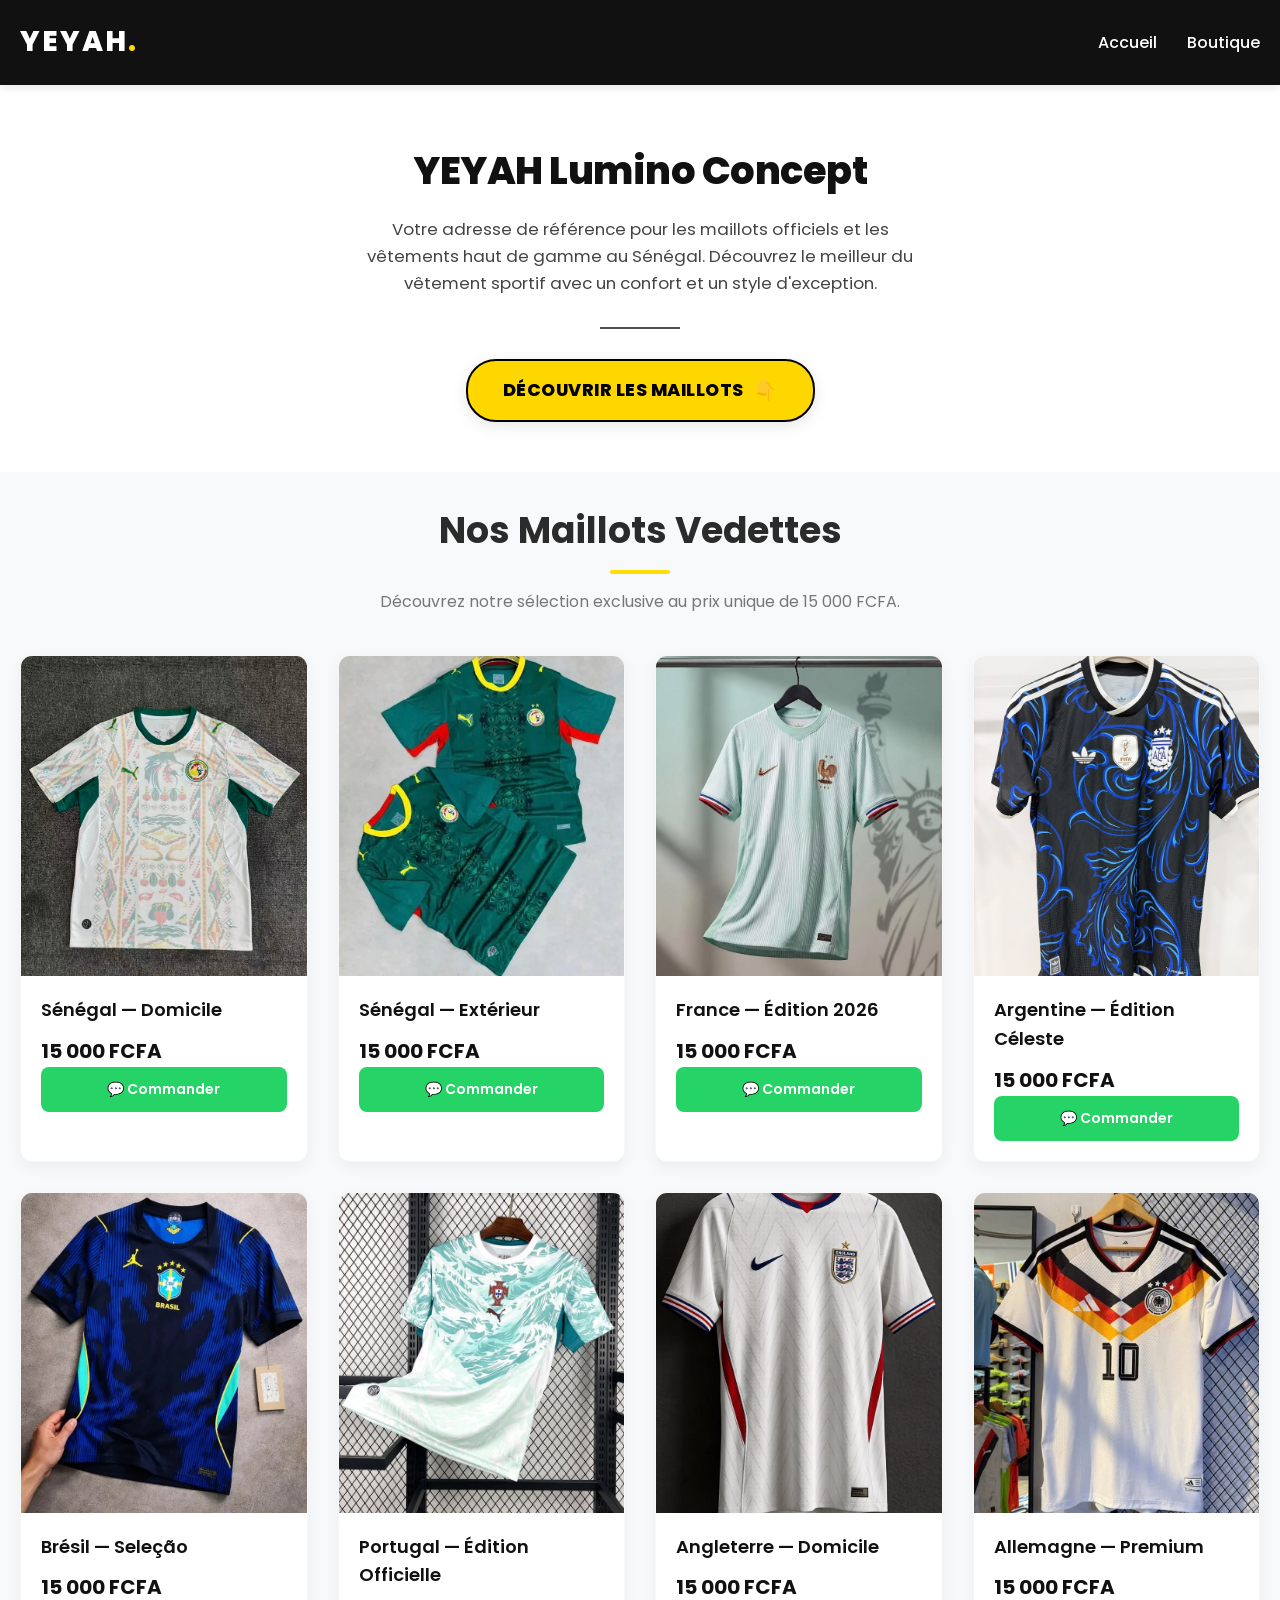
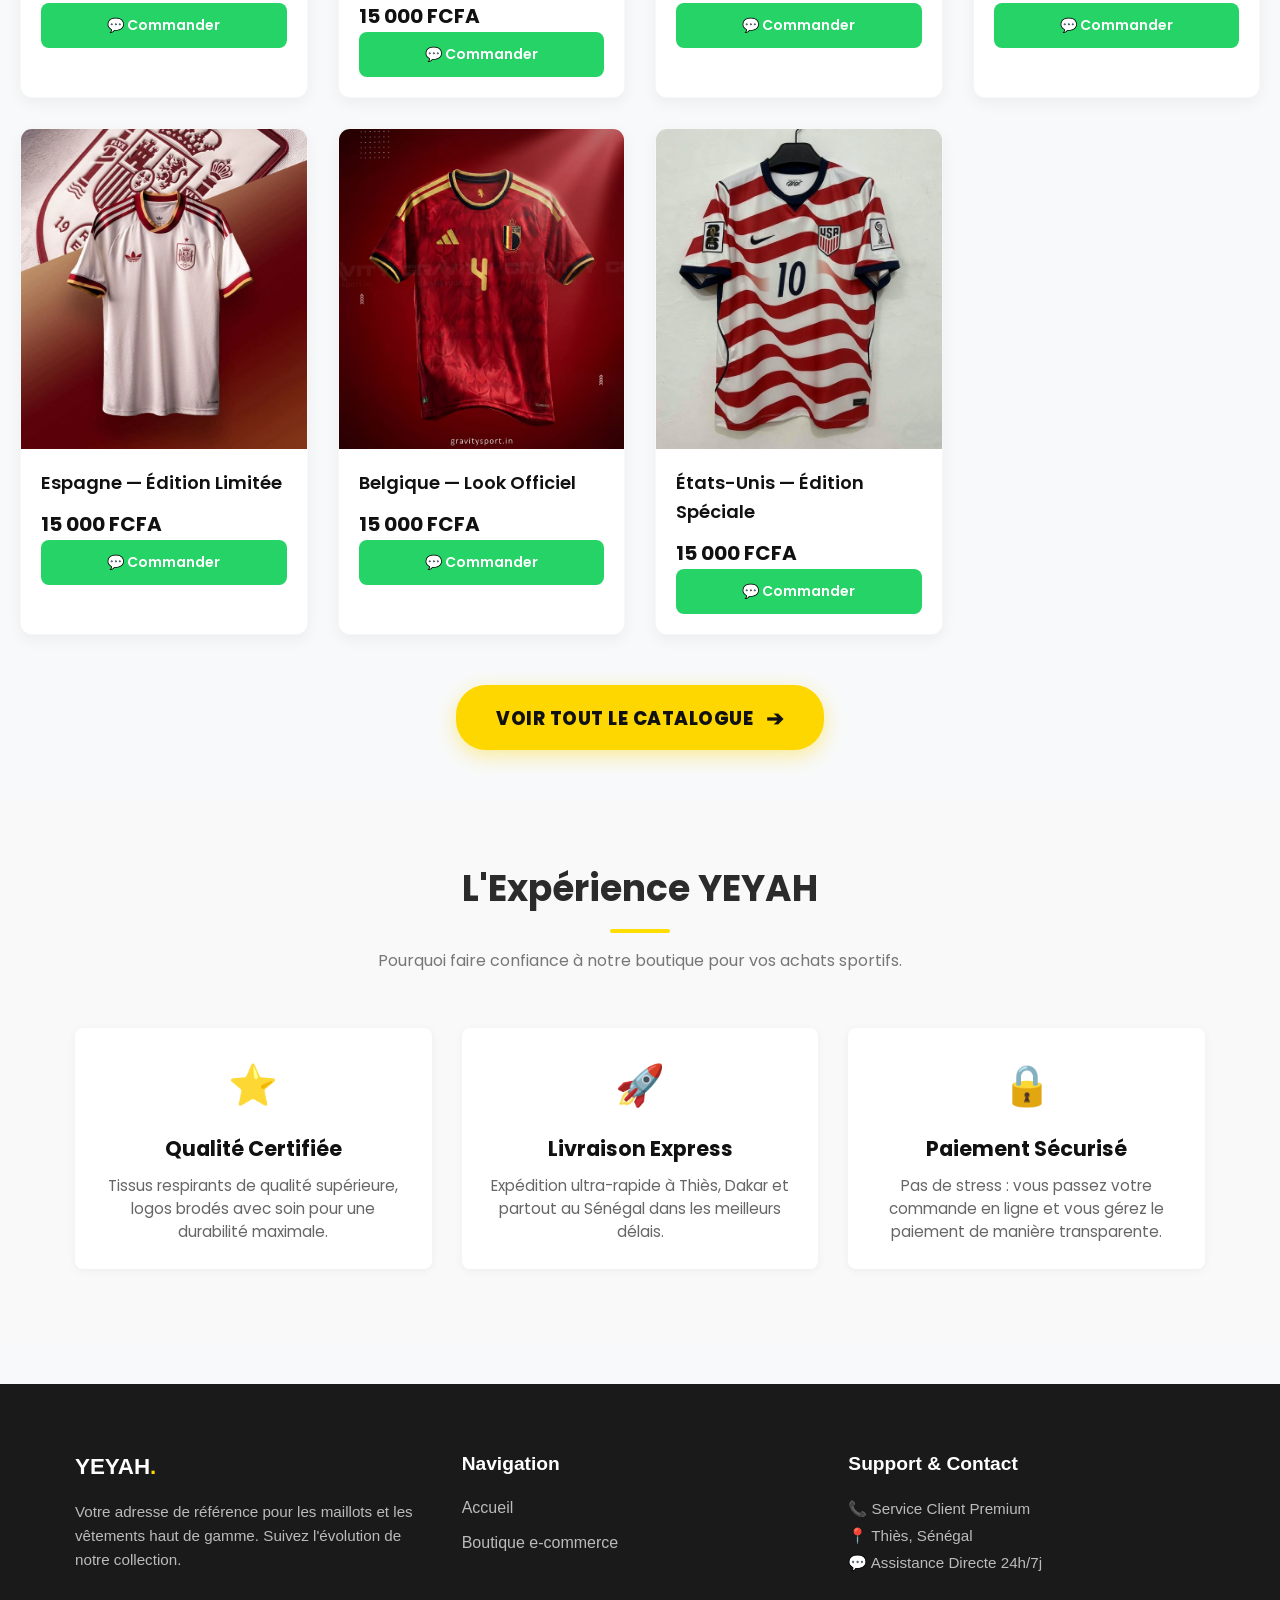
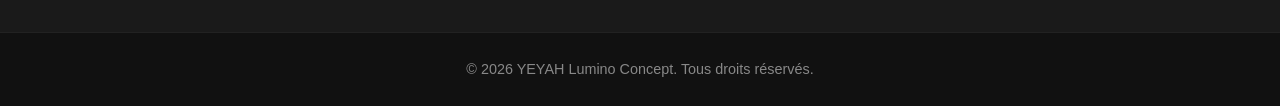
==== commit aecc8c16: "Refactor header section and update button styles Updated header section styles and content, includin" ====
--- a/index.html
+++ b/index.html
@@ -24,22 +24,35 @@
     </header>
 
     <!-- ==========================================================================
-       SECTION EN-TÊTE - NETTOYÉE DU CSS QUI BLOQUAIT L'AFFICHAGE
-       ========================================================================== -->
-    <div style="padding-top: 130px; padding-bottom: 40px; background: #fff; width: 100%; text-align: center; display: block; clear: both;">
-        <div style="max-width: 600px; margin: 0 auto; padding: 0 20px; text-align: center;">
-            <h1 style="font-size: 2.2rem; color: #111; margin-top: 0; margin-bottom: 15px; font-weight: 800; text-align: center; display: block;">YEYAH Lumino Concept</h1>
-            <p style="color: #444; margin: 0 auto; font-size: 1.05rem; line-height: 1.6; text-align: center; display: block;">
+       SECTION EN-TÊTE PREMIUM : NOM -> DESCRIPTION -> TRAIT -> BOUTON
+       ========================================================================== -->
+    <div style="padding-top: 140px; padding-bottom: 50px; background: #fff; width: 100%; text-align: center; display: block; clear: both;">
+        <div style="max-width: 650px; margin: 0 auto; padding: 0 20px; text-align: center;">
+            
+            <!-- 1. Ton Nom tout en haut -->
+            <h1 style="font-size: 2.4rem; color: #111; margin-top: 0; margin-bottom: 15px; font-weight: 800; text-align: center; letter-spacing: -0.5px;">YEYAH Lumino Concept</h1>
+            
+            <!-- 2. La Description juste en dessous -->
+            <p style="color: #444; margin: 0 auto; font-size: 1.05rem; line-height: 1.6; text-align: center; max-width: 550px;">
                 Votre adresse de référence pour les maillots officiels et les vêtements haut de gamme au Sénégal. 
                 Découvrez le meilleur du vêtement sportif avec un confort et un style d'exception.
             </p>
+            
+            <!-- 3. Le Trait de séparation épuré -->
+            <hr style="width: 80px; border: none; border-top: 2px solid #222; margin: 30px auto; opacity: 0.8;">
+            
+            <!-- 4. Le Bouton jaune et noir en fin de bloc -->
+            <a href="#vedettes" style="background: #FFD700 !important; color: #000000 !important; padding: 14px 35px; text-decoration: none !important; border-radius: 30px; font-weight: 800; font-size: 1.1rem; display: inline-block; border: 2px solid #000000; box-shadow: 0 4px 15px rgba(0,0,0,0.1); text-transform: uppercase; letter-spacing: 0.5px;">
+                Découvrir les maillots <span style="margin-left: 6px; font-size: 1.2rem; display: inline-block; transform: translateY(1px);">👇</span>
+            </a>
+
         </div>
     </div>
 
     <!-- ==========================================================================
-       SECTION DES MAILLOTS VEDETTES
-       ========================================================================== -->
-    <section id="vedettes" style="padding-top: 10px; padding-bottom: 40px; clear: both; display: block;">
+       SECTION DES MAILLOTS VEDETTES (CIBLÉE PAR LE BOUTON)
+       ========================================================================== -->
+    <section id="vedettes" style="padding-top: 30px; padding-bottom: 40px; clear: both; display: block;">
         <div class="section-title" style="text-align: center; margin-bottom: 40px;">
             <h2>Nos Maillots Vedettes</h2>
             <p>Découvrez notre sélection exclusive au prix unique de 15 000 FCFA.</p>
@@ -157,9 +170,7 @@
             </div>
         </div> <!-- Fin de la grille -->
 
-        <!-- ==========================================================================
-           BOUTON JAUNE LUMINEUX - ENTIÈREMENT SÉCURISÉ ET VISIBLE
-           ========================================================================== -->
+        <!-- BOUTON DE REDIRECTION VERS LA PAGE HABIT.HTML (TOUT LE CATALOGUE) -->
         <div style="text-align: center; width: 100%; margin: 50px auto 10px auto; clear: both; display: block;">
             <a href="habit.html" style="background: #FFD700 !important; color: #111 !important; padding: 16px 40px; text-decoration: none !important; border-radius: 30px; font-weight: 800; font-size: 1.15rem; display: inline-block; border: none; box-shadow: 0 6px 20px rgba(255, 215, 0, 0.4); text-transform: uppercase; letter-spacing: 0.5px;">
                 Voir tout le catalogue <span style="margin-left: 8px; font-size: 1.3rem; display: inline-block; transform: translateY(1px);">➔</span>
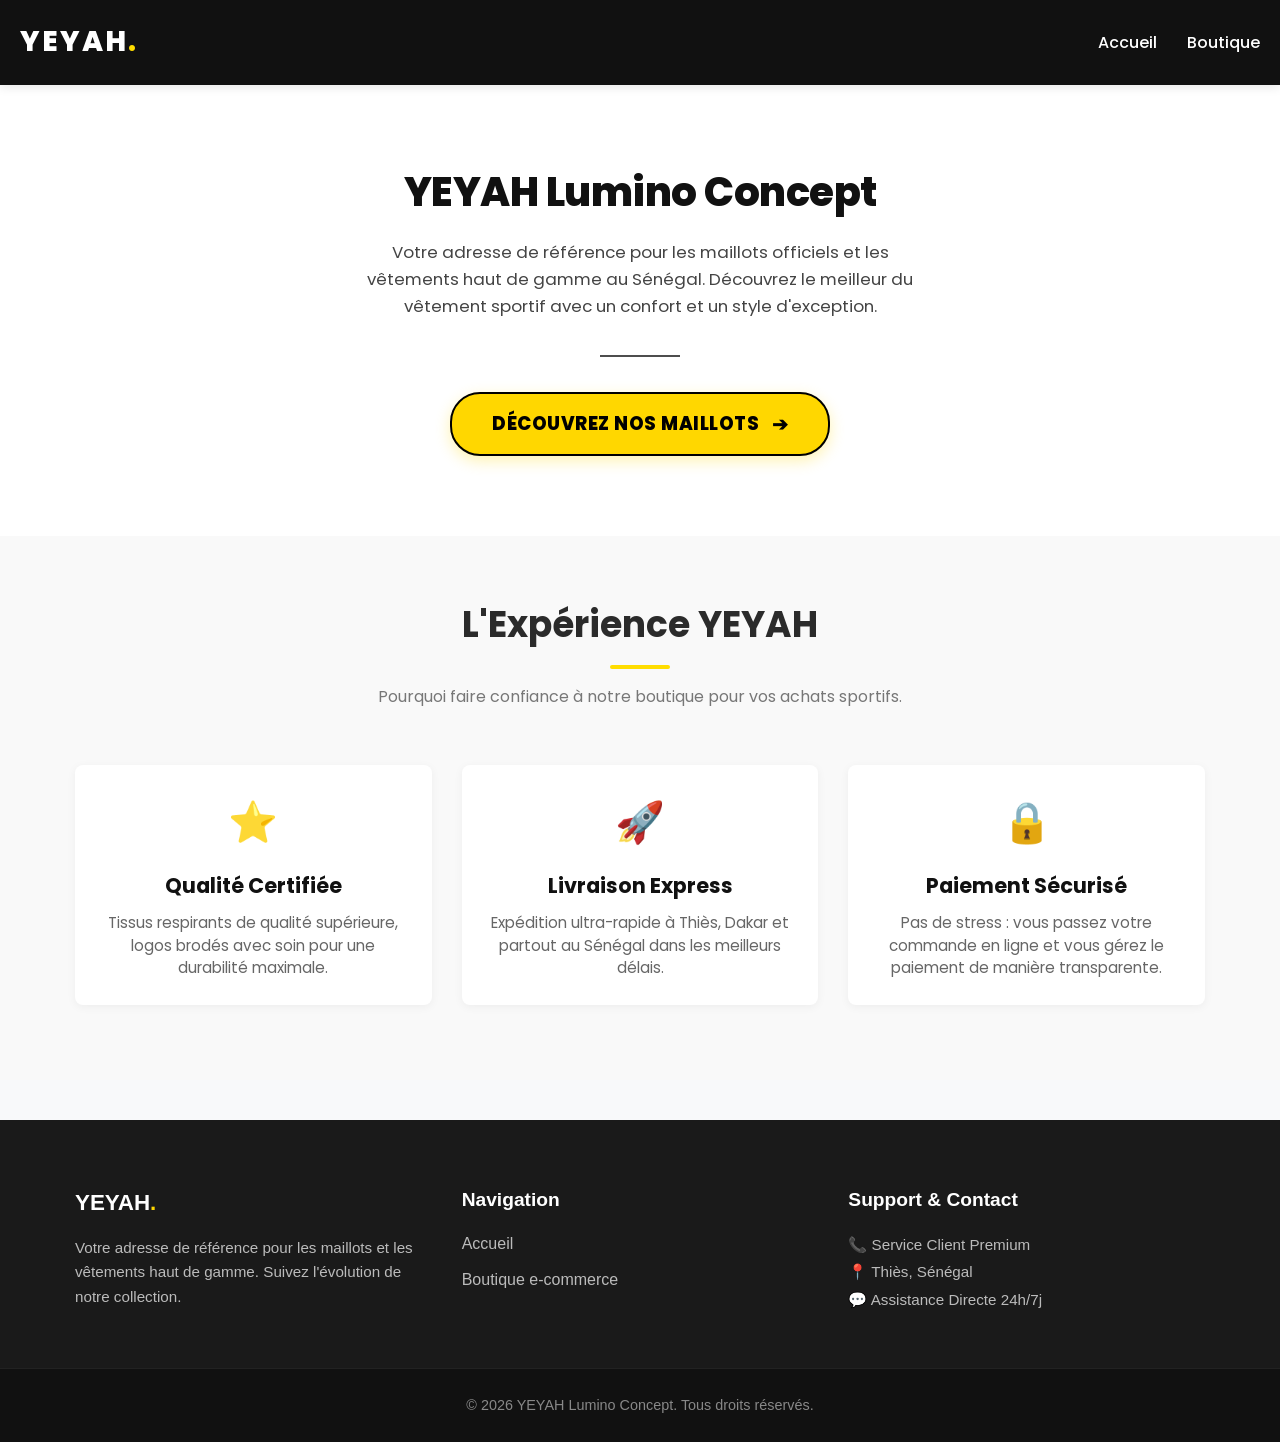
==== commit 6fd4378a: "Update header section and button links in index.html" ====
--- a/index.html
+++ b/index.html
@@ -24,13 +24,13 @@
     </header>
 
     <!-- ==========================================================================
-       SECTION EN-TÊTE PREMIUM : NOM -> DESCRIPTION -> TRAIT -> BOUTON
+       SECTION EN-TÊTE PREMIUM : NOM -> DESCRIPTION -> TRAIT -> BOUTON VERS HABIT.HTML
        ========================================================================== -->
-    <div style="padding-top: 140px; padding-bottom: 50px; background: #fff; width: 100%; text-align: center; display: block; clear: both;">
+    <div style="padding-top: 160px; padding-bottom: 80px; background: #fff; width: 100%; text-align: center; display: block; clear: both;">
         <div style="max-width: 650px; margin: 0 auto; padding: 0 20px; text-align: center;">
             
             <!-- 1. Ton Nom tout en haut -->
-            <h1 style="font-size: 2.4rem; color: #111; margin-top: 0; margin-bottom: 15px; font-weight: 800; text-align: center; letter-spacing: -0.5px;">YEYAH Lumino Concept</h1>
+            <h1 style="font-size: 2.5rem; color: #111; margin-top: 0; margin-bottom: 15px; font-weight: 800; text-align: center; letter-spacing: -0.5px;">YEYAH Lumino Concept</h1>
             
             <!-- 2. La Description juste en dessous -->
             <p style="color: #444; margin: 0 auto; font-size: 1.05rem; line-height: 1.6; text-align: center; max-width: 550px;">
@@ -39,144 +39,15 @@
             </p>
             
             <!-- 3. Le Trait de séparation épuré -->
-            <hr style="width: 80px; border: none; border-top: 2px solid #222; margin: 30px auto; opacity: 0.8;">
+            <hr style="width: 80px; border: none; border-top: 2px solid #222; margin: 35px auto; opacity: 0.8;">
             
-            <!-- 4. Le Bouton jaune et noir en fin de bloc -->
-            <a href="#vedettes" style="background: #FFD700 !important; color: #000000 !important; padding: 14px 35px; text-decoration: none !important; border-radius: 30px; font-weight: 800; font-size: 1.1rem; display: inline-block; border: 2px solid #000000; box-shadow: 0 4px 15px rgba(0,0,0,0.1); text-transform: uppercase; letter-spacing: 0.5px;">
-                Découvrir les maillots <span style="margin-left: 6px; font-size: 1.2rem; display: inline-block; transform: translateY(1px);">👇</span>
+            <!-- 4. Le Bouton jaune et noir qui redirige vers habit.html -->
+            <a href="habit.html" style="background: #FFD700 !important; color: #000000 !important; padding: 15px 40px; text-decoration: none !important; border-radius: 30px; font-weight: 800; font-size: 1.15rem; display: inline-block; border: 2px solid #000000; box-shadow: 0 5px 15px rgba(255, 215, 0, 0.3); text-transform: uppercase; letter-spacing: 0.5px;">
+                Découvrez nos maillots <span style="margin-left: 8px; font-size: 1.2rem; display: inline-block; transform: translateY(1px);">➔</span>
             </a>
 
         </div>
     </div>
-
-    <!-- ==========================================================================
-       SECTION DES MAILLOTS VEDETTES (CIBLÉE PAR LE BOUTON)
-       ========================================================================== -->
-    <section id="vedettes" style="padding-top: 30px; padding-bottom: 40px; clear: both; display: block;">
-        <div class="section-title" style="text-align: center; margin-bottom: 40px;">
-            <h2>Nos Maillots Vedettes</h2>
-            <p>Découvrez notre sélection exclusive au prix unique de 15 000 FCFA.</p>
-        </div>
-
-        <div class="grille-maillots">
-            <!-- Maillot 1 : Sénégal Blanc -->
-            <div class="maillot-card">
-                <div class="maillot-img-wrapper"><img src="senegalblanc.jpg" alt="Sénégal Domicile"></div>
-                <div class="maillot-info">
-                    <h3 class="maillot-titre">Sénégal — Domicile</h3>
-                    <span class="prix-actuel">15 000 FCFA</span>
-                    <button class="btn-commander" data-nom="Maillot Sénégal Blanc" data-prix="15 000 FCFA">💬 Commander</button>
-                </div>
-            </div>
-
-            <!-- Maillot 2 : Sénégal Vert -->
-            <div class="maillot-card">
-                <div class="maillot-img-wrapper"><img src="Sénégal .jpg" alt="Sénégal Extérieur"></div>
-                <div class="maillot-info">
-                    <h3 class="maillot-titre">Sénégal — Extérieur</h3>
-                    <span class="prix-actuel">15 000 FCFA</span>
-                    <button class="btn-commander" data-nom="Maillot Sénégal Vert" data-prix="15 000 FCFA">💬 Commander</button>
-                </div>
-            </div>
-
-            <!-- Maillot 3 : France -->
-            <div class="maillot-card">
-                <div class="maillot-img-wrapper"><img src="France .jpg" alt="France"></div>
-                <div class="maillot-info">
-                    <h3 class="maillot-titre">France — Édition 2026</h3>
-                    <span class="prix-actuel">15 000 FCFA</span>
-                    <button class="btn-commander" data-nom="Maillot France" data-prix="15 000 FCFA">💬 Commander</button>
-                </div>
-            </div>
-
-            <!-- Maillot 4 : Argentine -->
-            <div class="maillot-card">
-                <div class="maillot-img-wrapper"><img src="argentine .jpg" alt="Argentine"></div>
-                <div class="maillot-info">
-                    <h3 class="maillot-titre">Argentine — Édition Céleste</h3>
-                    <span class="prix-actuel">15 000 FCFA</span>
-                    <button class="btn-commander" data-nom="Maillot Argentine" data-prix="15 000 FCFA">💬 Commander</button>
-                </div>
-            </div>
-
-            <!-- Maillot 5 : Brésil -->
-            <div class="maillot-card">
-                <div class="maillot-img-wrapper"><img src="Brésil .jpg" alt="Brésil"></div>
-                <div class="maillot-info">
-                    <h3 class="maillot-titre">Brésil — Seleção</h3>
-                    <span class="prix-actuel">15 000 FCFA</span>
-                    <button class="btn-commander" data-nom="Maillot Brésil" data-prix="15 000 FCFA">💬 Commander</button>
-                </div>
-            </div>
-
-            <!-- Maillot 6 : Portugal -->
-            <div class="maillot-card">
-                <div class="maillot-img-wrapper"><img src="Portugal .jpg" alt="Portugal"></div>
-                <div class="maillot-info">
-                    <h3 class="maillot-titre">Portugal — Édition Officielle</h3>
-                    <span class="prix-actuel">15 000 FCFA</span>
-                    <button class="btn-commander" data-nom="Maillot Portugal" data-prix="15 000 FCFA">💬 Commander</button>
-                </div>
-            </div>
-
-            <!-- Maillot 7 : Angleterre -->
-            <div class="maillot-card">
-                <div class="maillot-img-wrapper"><img src="Angleterre .jpg" alt="Angleterre"></div>
-                <div class="maillot-info">
-                    <h3 class="maillot-titre">Angleterre — Domicile</h3>
-                    <span class="prix-actuel">15 000 FCFA</span>
-                    <button class="btn-commander" data-nom="Maillot Angleterre" data-prix="15 000 FCFA">💬 Commander</button>
-                </div>
-            </div>
-
-            <!-- Maillot 8 : Allemagne -->
-            <div class="maillot-card">
-                <div class="maillot-img-wrapper"><img src="Allemagne.jpg" alt="Allemagne"></div>
-                <div class="maillot-info">
-                    <h3 class="maillot-titre">Allemagne — Premium</h3>
-                    <span class="prix-actuel">15 000 FCFA</span>
-                    <button class="btn-commander" data-nom="Maillot Allemagne" data-prix="15 000 FCFA">💬 Commander</button>
-                </div>
-            </div>
-
-            <!-- Maillot 9 : Espagne -->
-            <div class="maillot-card">
-                <div class="maillot-img-wrapper"><img src="Espagne .jpg" alt="Espagne"></div>
-                <div class="maillot-info">
-                    <h3 class="maillot-titre">Espagne — Édition Limitée</h3>
-                    <span class="prix-actuel">15 000 FCFA</span>
-                    <button class="btn-commander" data-nom="Maillot Espagne" data-prix="15 000 FCFA">💬 Commander</button>
-                </div>
-            </div>
-
-            <!-- Maillot 10 : Belgique -->
-            <div class="maillot-card">
-                <div class="maillot-img-wrapper"><img src="Belgique .jpg" alt="Belgique"></div>
-                <div class="maillot-info">
-                    <h3 class="maillot-titre">Belgique — Look Officiel</h3>
-                    <span class="prix-actuel">15 000 FCFA</span>
-                    <button class="btn-commander" data-nom="Maillot Belgique" data-prix="15 000 FCFA">💬 Commander</button>
-                </div>
-            </div>
-
-            <!-- Maillot 11 : USA -->
-            <div class="maillot-card">
-                <div class="maillot-img-wrapper"><img src="Usa.jpg" alt="USA"></div>
-                <div class="maillot-info">
-                    <h3 class="maillot-titre">États-Unis — Édition Spéciale</h3>
-                    <span class="prix-actuel">15 000 FCFA</span>
-                    <button class="btn-commander" data-nom="Maillot USA" data-prix="15 000 FCFA">💬 Commander</button>
-                </div>
-            </div>
-        </div> <!-- Fin de la grille -->
-
-        <!-- BOUTON DE REDIRECTION VERS LA PAGE HABIT.HTML (TOUT LE CATALOGUE) -->
-        <div style="text-align: center; width: 100%; margin: 50px auto 10px auto; clear: both; display: block;">
-            <a href="habit.html" style="background: #FFD700 !important; color: #111 !important; padding: 16px 40px; text-decoration: none !important; border-radius: 30px; font-weight: 800; font-size: 1.15rem; display: inline-block; border: none; box-shadow: 0 6px 20px rgba(255, 215, 0, 0.4); text-transform: uppercase; letter-spacing: 0.5px;">
-                Voir tout le catalogue <span style="margin-left: 8px; font-size: 1.3rem; display: inline-block; transform: translateY(1px);">➔</span>
-            </a>
-        </div>
-    </section>
 
     <!-- ==========================================================================
        SECTION NOS AVANTAGES
@@ -207,7 +78,7 @@
     </section>
 
     <!-- ==========================================================================
-       PIED DE PAGE COMPLET ET RICHE (FOOTER)
+       PIED DE PAGE COMPLET (FOOTER)
        ========================================================================== -->
     <footer style="background: #1a1a1a; color: #fff; padding: 50px 0 0 0; font-family: sans-serif; margin-top: 40px; clear: both; display: block;">
         <div style="display: flex; justify-content: space-around; flex-wrap: wrap; max-width: 1200px; margin: 0 auto; padding: 0 20px 40px 20px; box-sizing: border-box;">
@@ -239,4 +110,3 @@
     <script src="script.js"></script>
 </body>
 </html>
-
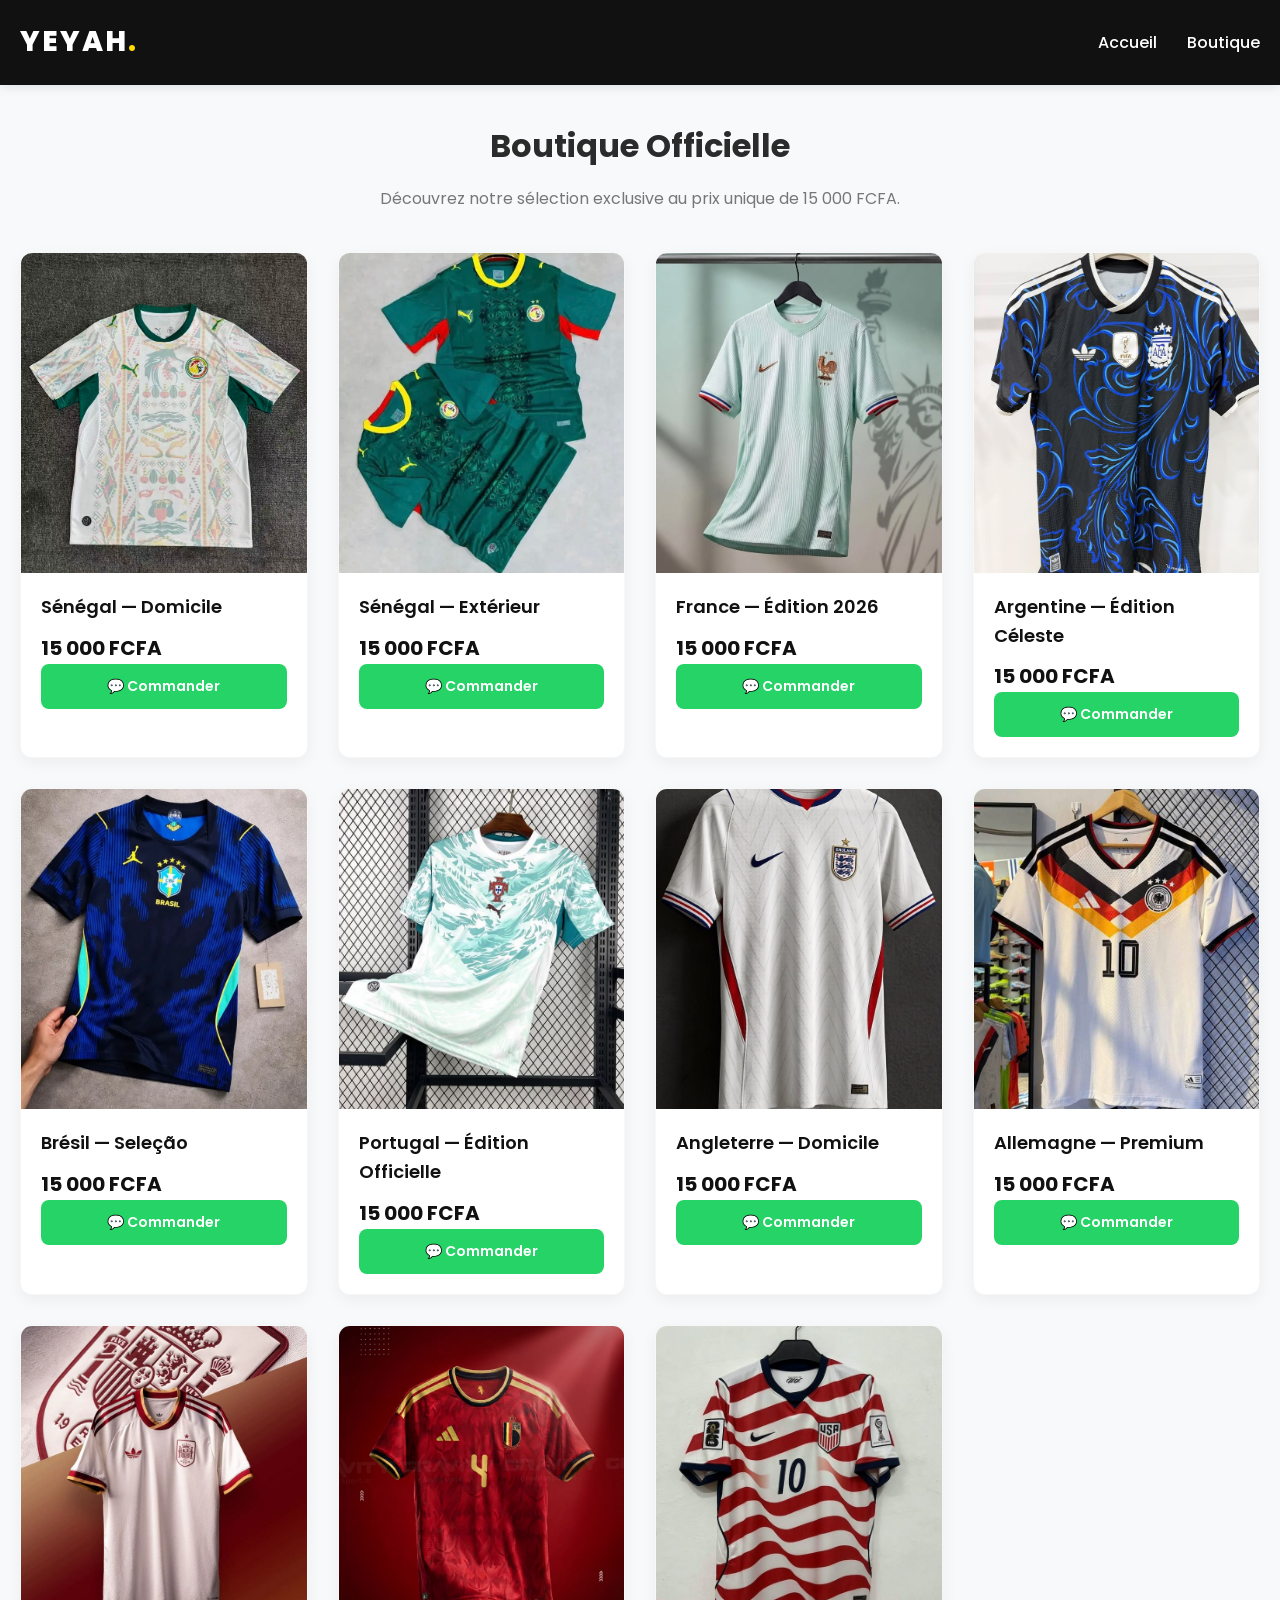
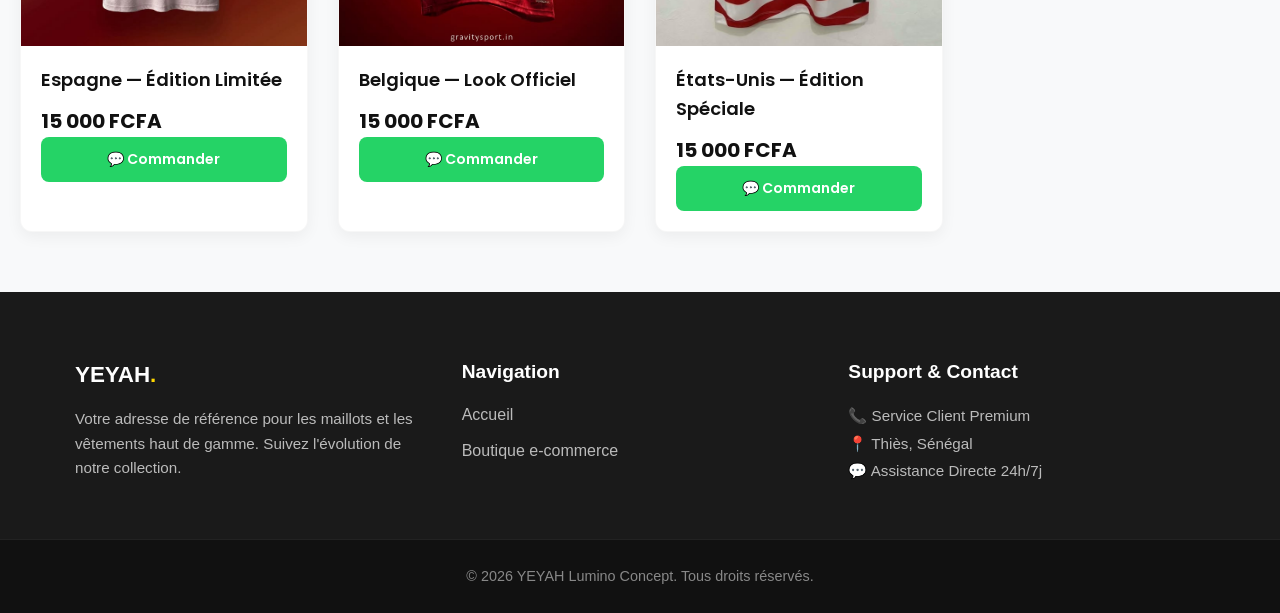
==== commit 68139226: "Update title and navigation links in index.html" ====
--- a/index.html
+++ b/index.html
@@ -3,7 +3,7 @@
 <head>
     <meta charset="UTF-8">
     <meta name="viewport" content="width=device-width, initial-scale=1.0">
-    <title>YEYAH | Accueil - Boutique Premium</title>
+    <title>YEYAH | Boutique - Notre Catalogue</title>
     <link rel="stylesheet" href="style.css">
 </head>
 <body>
@@ -16,92 +16,169 @@
             <div class="logo"><a href="index.html">YEYAH<span>.</span></a></div>
             <nav>
                 <ul class="nav-links">
-                    <li><a href="index.html" class="active">Accueil</a></li>
-                    <li><a href="habit.html">Boutique</a></li>
+                    <li><a href="index.html">Accueil</a></li>
+                    <li><a href="habit.html" class="active">Boutique</a></li>
                 </ul>
             </nav>
         </div>
     </header>
 
     <!-- ==========================================================================
-       SECTION EN-TÊTE PREMIUM : NOM -> DESCRIPTION -> TRAIT -> BOUTON VERS HABIT.HTML
+       CATALOGUE DES MAILLOTS (Au milieu)
        ========================================================================== -->
-    <div style="padding-top: 160px; padding-bottom: 80px; background: #fff; width: 100%; text-align: center; display: block; clear: both;">
-        <div style="max-width: 650px; margin: 0 auto; padding: 0 20px; text-align: center;">
-            
-            <!-- 1. Ton Nom tout en haut -->
-            <h1 style="font-size: 2.5rem; color: #111; margin-top: 0; margin-bottom: 15px; font-weight: 800; text-align: center; letter-spacing: -0.5px;">YEYAH Lumino Concept</h1>
-            
-            <!-- 2. La Description juste en dessous -->
-            <p style="color: #444; margin: 0 auto; font-size: 1.05rem; line-height: 1.6; text-align: center; max-width: 550px;">
-                Votre adresse de référence pour les maillots officiels et les vêtements haut de gamme au Sénégal. 
-                Découvrez le meilleur du vêtement sportif avec un confort et un style d'exception.
-            </p>
-            
-            <!-- 3. Le Trait de séparation épuré -->
-            <hr style="width: 80px; border: none; border-top: 2px solid #222; margin: 35px auto; opacity: 0.8;">
-            
-            <!-- 4. Le Bouton jaune et noir qui redirige vers habit.html -->
-            <a href="habit.html" style="background: #FFD700 !important; color: #000000 !important; padding: 15px 40px; text-decoration: none !important; border-radius: 30px; font-weight: 800; font-size: 1.15rem; display: inline-block; border: 2px solid #000000; box-shadow: 0 5px 15px rgba(255, 215, 0, 0.3); text-transform: uppercase; letter-spacing: 0.5px;">
-                Découvrez nos maillots <span style="margin-left: 8px; font-size: 1.2rem; display: inline-block; transform: translateY(1px);">➔</span>
-            </a>
-
-        </div>
-    </div>
-
-    <!-- ==========================================================================
-       SECTION NOS AVANTAGES
-       ========================================================================== -->
-    <section id="avantages" style="padding: 60px 0; background: #f9f9f9; clear: both; display: block;">
+    <section id="catalogue-habits" style="padding-top: 120px; padding-bottom: 60px; clear: both; display: block;">
         <div class="section-title" style="text-align: center; margin-bottom: 40px;">
-            <h2>L'Expérience YEYAH</h2>
-            <p>Pourquoi faire confiance à notre boutique pour vos achats sportifs.</p>
+            <h1 style="font-size: 2rem; margin-bottom: 10px;">Boutique Officielle</h1>
+            <p>Découvrez notre sélection exclusive au prix unique de 15 000 FCFA.</p>
         </div>
 
-        <div style="display: flex; justify-content: space-around; flex-wrap: wrap; max-width: 1200px; margin: 0 auto; padding: 0 20px; box-sizing: border-box;">
-            <div style="text-align: center; flex: 1; min-width: 250px; margin: 15px; padding: 25px; background: #fff; border-radius: 8px; box-shadow: 0 2px 10px rgba(0,0,0,0.05); box-sizing: border-box;">
-                <span style="font-size: 2.5rem; display: block; margin-bottom: 15px;">⭐</span>
-                <h3 style="font-size: 1.3rem; margin-bottom: 10px; color: #111;">Qualité Certifiée</h3>
-                <p style="color: #666; font-size: 0.95rem; line-height: 1.5; margin: 0;">Tissus respirants de qualité supérieure, logos brodés avec soin pour une durabilité maximale.</p>
+        <div class="grille-maillots">
+            <!-- Maillot 1 : Sénégal Blanc -->
+            <div class="maillot-card">
+                <div class="maillot-img-wrapper"><img src="senegalblanc.jpg" alt="Sénégal Domicile"></div>
+                <div class="maillot-info">
+                    <h3 class="maillot-titre">Sénégal — Domicile</h3>
+                    <span class="prix-actuel">15 000 FCFA</span>
+                    <button class="btn-commander" data-nom="Maillot Sénégal Blanc" data-prix="15 000 FCFA">💬 Commander</button>
+                </div>
             </div>
-            <div style="text-align: center; flex: 1; min-width: 250px; margin: 15px; padding: 25px; background: #fff; border-radius: 8px; box-shadow: 0 2px 10px rgba(0,0,0,0.05); box-sizing: border-box;">
-                <span style="font-size: 2.5rem; display: block; margin-bottom: 15px;">🚀</span>
-                <h3 style="font-size: 1.3rem; margin-bottom: 10px; color: #111;">Livraison Express</h3>
-                <p style="color: #666; font-size: 0.95rem; line-height: 1.5; margin: 0;">Expédition ultra-rapide à Thiès, Dakar et partout au Sénégal dans les meilleurs délais.</p>
+
+            <!-- Maillot 2 : Sénégal Vert -->
+            <div class="maillot-card">
+                <div class="maillot-img-wrapper"><img src="Sénégal .jpg" alt="Sénégal Extérieur"></div>
+                <div class="maillot-info">
+                    <h3 class="maillot-titre">Sénégal — Extérieur</h3>
+                    <span class="prix-actuel">15 000 FCFA</span>
+                    <button class="btn-commander" data-nom="Maillot Sénégal Vert" data-prix="15 000 FCFA">💬 Commander</button>
+                </div>
             </div>
-            <div style="text-align: center; flex: 1; min-width: 250px; margin: 15px; padding: 25px; background: #fff; border-radius: 8px; box-shadow: 0 2px 10px rgba(0,0,0,0.05); box-sizing: border-box;">
-                <span style="font-size: 2.5rem; display: block; margin-bottom: 15px;">🔒</span>
-                <h3 style="font-size: 1.3rem; margin-bottom: 10px; color: #111;">Paiement Sécurisé</h3>
-                <p style="color: #666; font-size: 0.95rem; line-height: 1.5; margin: 0;">Pas de stress : vous passez votre commande en ligne et vous gérez le paiement de manière transparente.</p>
+
+            <!-- Maillot 3 : France -->
+            <div class="maillot-card">
+                <div class="maillot-img-wrapper"><img src="France .jpg" alt="France"></div>
+                <div class="maillot-info">
+                    <h3 class="maillot-titre">France — Édition 2026</h3>
+                    <span class="prix-actuel">15 000 FCFA</span>
+                    <button class="btn-commander" data-nom="Maillot France" data-prix="15 000 FCFA">💬 Commander</button>
+                </div>
+            </div>
+
+            <!-- Maillot 4 : Argentine -->
+            <div class="maillot-card">
+                <div class="maillot-img-wrapper"><img src="argentine .jpg" alt="Argentine"></div>
+                <div class="maillot-info">
+                    <h3 class="maillot-titre">Argentine — Édition Céleste</h3>
+                    <span class="prix-actuel">15 000 FCFA</span>
+                    <button class="btn-commander" data-nom="Maillot Argentine" data-prix="15 000 FCFA">💬 Commander</button>
+                </div>
+            </div>
+
+            <!-- Maillot 5 : Brésil -->
+            <div class="maillot-card">
+                <div class="maillot-img-wrapper"><img src="Brésil .jpg" alt="Brésil"></div>
+                <div class="maillot-info">
+                    <h3 class="maillot-titre">Brésil — Seleção</h3>
+                    <span class="prix-actuel">15 000 FCFA</span>
+                    <button class="btn-commander" data-nom="Maillot Brésil" data-prix="15 000 FCFA">💬 Commander</button>
+                </div>
+            </div>
+
+            <!-- Maillot 6 : Portugal -->
+            <div class="maillot-card">
+                <div class="maillot-img-wrapper"><img src="Portugal .jpg" alt="Portugal"></div>
+                <div class="maillot-info">
+                    <h3 class="maillot-titre">Portugal — Édition Officielle</h3>
+                    <span class="prix-actuel">15 000 FCFA</span>
+                    <button class="btn-commander" data-nom="Maillot Portugal" data-prix="15 000 FCFA">💬 Commander</button>
+                </div>
+            </div>
+
+            <!-- Maillot 7 : Angleterre -->
+            <div class="maillot-card">
+                <div class="maillot-img-wrapper"><img src="Angleterre .jpg" alt="Angleterre"></div>
+                <div class="maillot-info">
+                    <h3 class="maillot-titre">Angleterre — Domicile</h3>
+                    <span class="prix-actuel">15 000 FCFA</span>
+                    <button class="btn-commander" data-nom="Maillot Angleterre" data-prix="15 000 FCFA">💬 Commander</button>
+                </div>
+            </div>
+
+            <!-- Maillot 8 : Allemagne -->
+            <div class="maillot-card">
+                <div class="maillot-img-wrapper"><img src="Allemagne.jpg" alt="Allemagne"></div>
+                <div class="maillot-info">
+                    <h3 class="maillot-titre">Allemagne — Premium</h3>
+                    <span class="prix-actuel">15 000 FCFA</span>
+                    <button class="btn-commander" data-nom="Maillot Allemagne" data-prix="15 000 FCFA">💬 Commander</button>
+                </div>
+            </div>
+
+            <!-- Maillot 9 : Espagne -->
+            <div class="maillot-card">
+                <div class="maillot-img-wrapper"><img src="Espagne .jpg" alt="Espagne"></div>
+                <div class="maillot-info">
+                    <h3 class="maillot-titre">Espagne — Édition Limitée</h3>
+                    <span class="prix-actuel">15 000 FCFA</span>
+                    <button class="btn-commander" data-nom="Maillot Espagne" data-prix="15 000 FCFA">💬 Commander</button>
+                </div>
+            </div>
+
+            <!-- Maillot 10 : Belgique -->
+            <div class="maillot-card">
+                <div class="maillot-img-wrapper"><img src="Belgique .jpg" alt="Belgique"></div>
+                <div class="maillot-info">
+                    <h3 class="maillot-titre">Belgique — Look Officiel</h3>
+                    <span class="prix-actuel">15 000 FCFA</span>
+                    <button class="btn-commander" data-nom="Maillot Belgique" data-prix="15 000 FCFA">💬 Commander</button>
+                </div>
+            </div>
+
+            <!-- Maillot 11 : USA -->
+            <div class="maillot-card">
+                <div class="maillot-img-wrapper"><img src="Usa.jpg" alt="USA"></div>
+                <div class="maillot-info">
+                    <h3 class="maillot-titre">États-Unis — Édition Spéciale</h3>
+                    <span class="prix-actuel">15 000 FCFA</span>
+                    <button class="btn-commander" data-nom="Maillot USA" data-prix="15 000 FCFA">💬 Commander</button>
+                </div>
             </div>
         </div>
     </section>
 
     <!-- ==========================================================================
-       PIED DE PAGE COMPLET (FOOTER)
+       PIED DE PAGE (Exactement comme dans 1781290291178.jpeg)
        ========================================================================== -->
-    <footer style="background: #1a1a1a; color: #fff; padding: 50px 0 0 0; font-family: sans-serif; margin-top: 40px; clear: both; display: block;">
+    <footer style="background: #1a1a1a; color: #fff; padding: 50px 0 0 0; font-family: sans-serif; clear: both; display: block;">
         <div style="display: flex; justify-content: space-around; flex-wrap: wrap; max-width: 1200px; margin: 0 auto; padding: 0 20px 40px 20px; box-sizing: border-box;">
+            
+            <!-- Bloc YEYAH -->
             <div style="flex: 1; min-width: 250px; margin: 15px;">
-                <h3 style="color: #fff; font-size: 1.4rem; margin-bottom: 15px;">YEYAH<span style="color: #FFD700;">.</span></h3>
+                <h3 style="color: #fff; font-size: 1.4rem; margin-bottom: 15px; font-weight: bold;">YEYAH<span style="color: #FFD700;">.</span></h3>
                 <p style="color: #bbb; font-size: 0.95rem; line-height: 1.6; margin: 0;">Votre adresse de référence pour les maillots et les vêtements haut de gamme. Suivez l'évolution de notre collection.</p>
             </div>
+            
+            <!-- Bloc Navigation -->
             <div style="flex: 1; min-width: 200px; margin: 15px;">
-                <h3 style="color: #fff; font-size: 1.2rem; margin-bottom: 15px;">Navigation</h3>
+                <h3 style="color: #fff; font-size: 1.2rem; margin-bottom: 15px; font-weight: bold;">Navigation</h3>
                 <ul style="list-style: none; padding: 0; margin: 0;">
                     <li style="margin-bottom: 10px;"><a href="index.html" style="color: #bbb; text-decoration: none;">Accueil</a></li>
                     <li style="margin-bottom: 10px;"><a href="habit.html" style="color: #bbb; text-decoration: none;">Boutique e-commerce</a></li>
                 </ul>
             </div>
+            
+            <!-- Bloc Support & Contact -->
             <div style="flex: 1; min-width: 250px; margin: 15px;">
-                <h3 style="color: #fff; font-size: 1.2rem; margin-bottom: 15px;">Support & Contact</h3>
+                <h3 style="color: #fff; font-size: 1.2rem; margin-bottom: 15px; font-weight: bold;">Support & Contact</h3>
                 <ul style="list-style: none; padding: 0; margin: 0; color: #bbb; font-size: 0.95rem; line-height: 1.8;">
                     <li>📞 Service Client Premium</li>
                     <li>📍 Thiès, Sénégal</li>
                     <li>💬 Assistance Directe 24h/7j</li>
                 </ul>
             </div>
+            
         </div>
+        
+        <!-- Copyright -->
         <div class="copyright" style="text-align: center; padding: 25px; background: #111; color: #888; font-size: 0.9rem; border-top: 1px solid #222;">
             &copy; 2026 YEYAH Lumino Concept. Tous droits réservés.
         </div>
@@ -110,3 +187,4 @@
     <script src="script.js"></script>
 </body>
 </html>
+
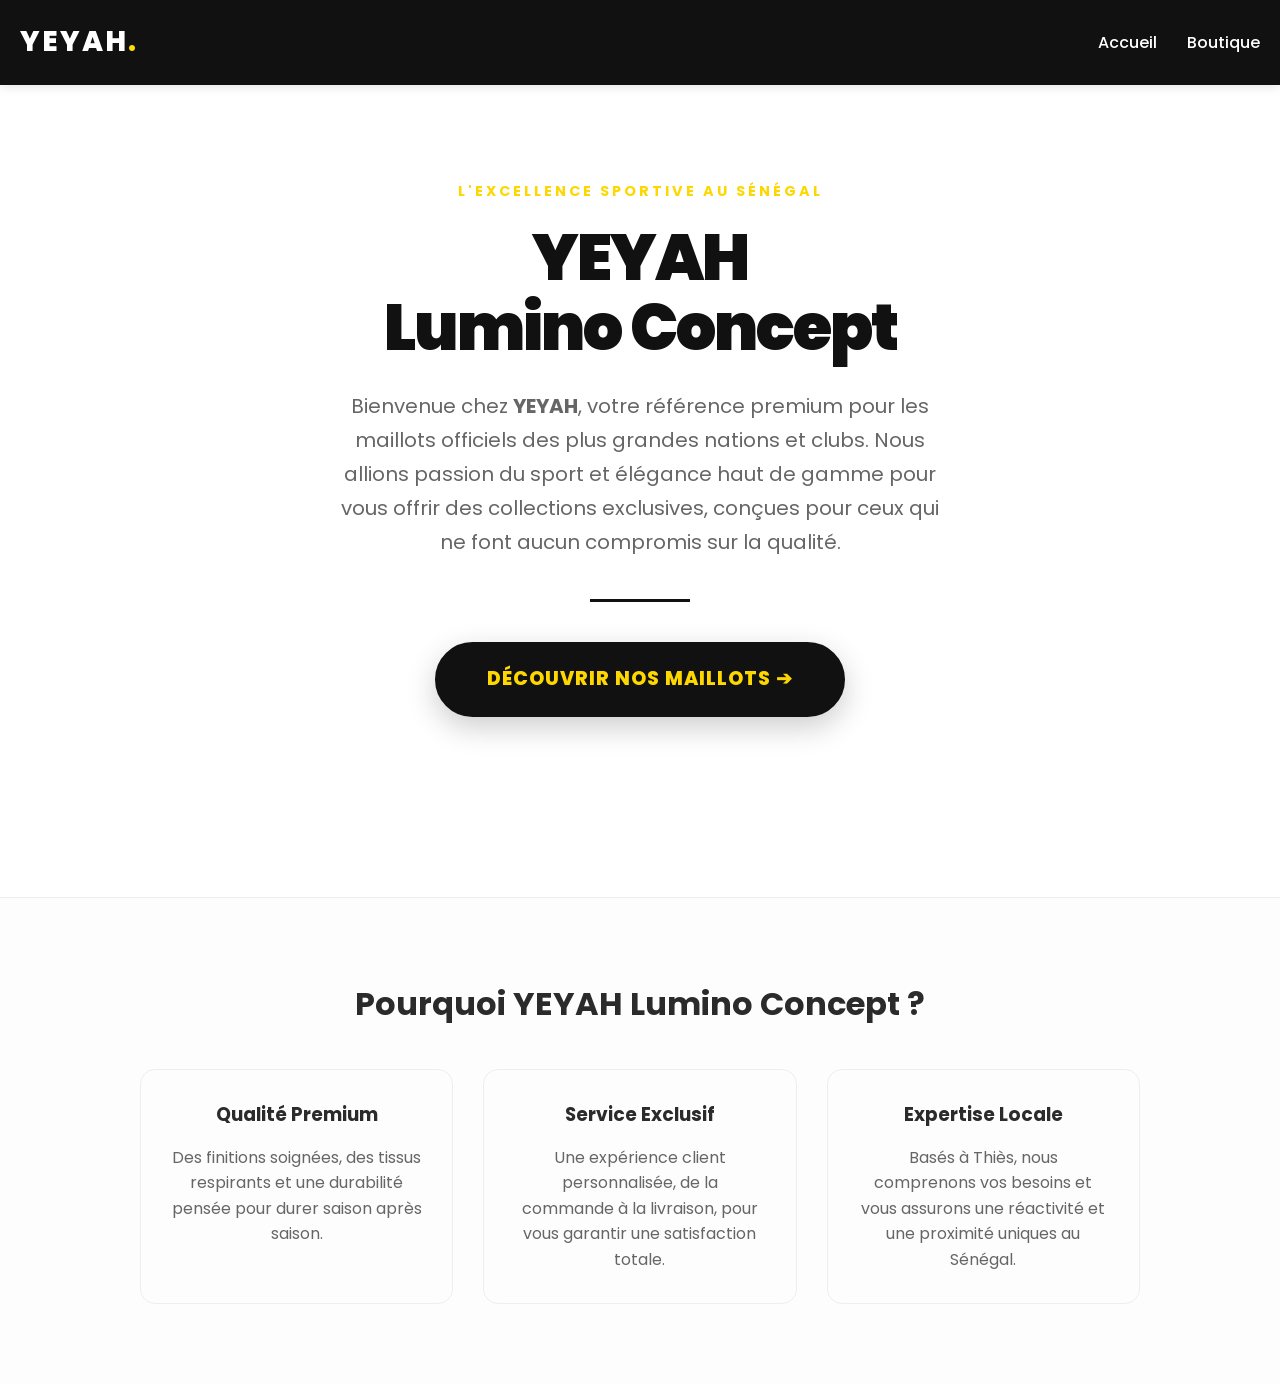
==== commit 7f6c0cd6: "Update title and restructure homepage section" ====
--- a/index.html
+++ b/index.html
@@ -3,7 +3,7 @@
 <head>
     <meta charset="UTF-8">
     <meta name="viewport" content="width=device-width, initial-scale=1.0">
-    <title>YEYAH | Boutique - Notre Catalogue</title>
+    <title>YEYAH | Accueil - Lumino Concept</title>
     <link rel="stylesheet" href="style.css">
 </head>
 <body>
@@ -16,175 +16,66 @@
             <div class="logo"><a href="index.html">YEYAH<span>.</span></a></div>
             <nav>
                 <ul class="nav-links">
-                    <li><a href="index.html">Accueil</a></li>
-                    <li><a href="habit.html" class="active">Boutique</a></li>
+                    <li><a href="index.html" class="active">Accueil</a></li>
+                    <li><a href="habit.html">Boutique</a></li>
                 </ul>
             </nav>
         </div>
     </header>
 
     <!-- ==========================================================================
-       CATALOGUE DES MAILLOTS (Au milieu)
+       SECTION HÉRO ÉTENDUE (Plus grande et plus riche)
        ========================================================================== -->
-    <section id="catalogue-habits" style="padding-top: 120px; padding-bottom: 60px; clear: both; display: block;">
-        <div class="section-title" style="text-align: center; margin-bottom: 40px;">
-            <h1 style="font-size: 2rem; margin-bottom: 10px;">Boutique Officielle</h1>
-            <p>Découvrez notre sélection exclusive au prix unique de 15 000 FCFA.</p>
+    <section style="padding: 180px 20px; background: #ffffff; text-align: center; min-height: 60vh; display: flex; align-items: center; justify-content: center; border-bottom: 1px solid #eee;">
+        <div style="max-width: 800px; margin: 0 auto;">
+            
+            <!-- Badge ou sous-titre de marque -->
+            <span style="text-transform: uppercase; letter-spacing: 3px; color: #FFD700; font-weight: 700; font-size: 0.9rem; margin-bottom: 20px; display: block;">L'Excellence Sportive au Sénégal</span>
+            
+            <!-- Titre Principal -->
+            <h1 style="font-size: 4rem; color: #111; margin: 0 0 25px 0; font-weight: 900; line-height: 1.1; letter-spacing: -2px;">YEYAH<br>Lumino Concept</h1>
+            
+            <!-- Description détaillée -->
+            <p style="color: #666; margin: 0 auto 40px auto; font-size: 1.25rem; line-height: 1.7; max-width: 600px;">
+                Bienvenue chez <strong>YEYAH</strong>, votre référence premium pour les maillots officiels des plus grandes nations et clubs. 
+                Nous allions passion du sport et élégance haut de gamme pour vous offrir des collections exclusives, 
+                conçues pour ceux qui ne font aucun compromis sur la qualité.
+            </p>
+            
+            <!-- Trait de séparation -->
+            <hr style="width: 100px; border: none; border-top: 3px solid #111; margin: 0 auto 40px auto;">
+            
+            <!-- Bouton d'action principal -->
+            <a href="habit.html" style="background: #111 !important; color: #FFD700 !important; padding: 20px 50px; text-decoration: none !important; border-radius: 50px; font-weight: 800; font-size: 1.2rem; display: inline-block; border: 2px solid #111; box-shadow: 0 10px 30px rgba(0,0,0,0.2); text-transform: uppercase; letter-spacing: 1px; transition: transform 0.3s ease;">
+                Découvrir nos maillots ➔
+            </a>
+            
         </div>
+    </section>
 
-        <div class="grille-maillots">
-            <!-- Maillot 1 : Sénégal Blanc -->
-            <div class="maillot-card">
-                <div class="maillot-img-wrapper"><img src="senegalblanc.jpg" alt="Sénégal Domicile"></div>
-                <div class="maillot-info">
-                    <h3 class="maillot-titre">Sénégal — Domicile</h3>
-                    <span class="prix-actuel">15 000 FCFA</span>
-                    <button class="btn-commander" data-nom="Maillot Sénégal Blanc" data-prix="15 000 FCFA">💬 Commander</button>
+    <!-- ==========================================================================
+       SECTION INFORMATIONS COMPLÉMENTAIRES (Pour ne rien oublier)
+       ========================================================================== -->
+    <section style="padding: 80px 20px; background: #fdfdfd; text-align: center;">
+        <div style="max-width: 1000px; margin: 0 auto;">
+            <h2 style="font-size: 2rem; margin-bottom: 40px;">Pourquoi YEYAH Lumino Concept ?</h2>
+            <div style="display: grid; grid-template-columns: repeat(auto-fit, minmax(280px, 1fr)); gap: 30px;">
+                <div style="padding: 30px; border: 1px solid #eee; border-radius: 15px;">
+                    <h3 style="margin-bottom: 15px;">Qualité Premium</h3>
+                    <p style="color: #666; line-height: 1.6;">Des finitions soignées, des tissus respirants et une durabilité pensée pour durer saison après saison.</p>
                 </div>
-            </div>
-
-            <!-- Maillot 2 : Sénégal Vert -->
-            <div class="maillot-card">
-                <div class="maillot-img-wrapper"><img src="Sénégal .jpg" alt="Sénégal Extérieur"></div>
-                <div class="maillot-info">
-                    <h3 class="maillot-titre">Sénégal — Extérieur</h3>
-                    <span class="prix-actuel">15 000 FCFA</span>
-                    <button class="btn-commander" data-nom="Maillot Sénégal Vert" data-prix="15 000 FCFA">💬 Commander</button>
+                <div style="padding: 30px; border: 1px solid #eee; border-radius: 15px;">
+                    <h3 style="margin-bottom: 15px;">Service Exclusif</h3>
+                    <p style="color: #666; line-height: 1.6;">Une expérience client personnalisée, de la commande à la livraison, pour vous garantir une satisfaction totale.</p>
                 </div>
-            </div>
-
-            <!-- Maillot 3 : France -->
-            <div class="maillot-card">
-                <div class="maillot-img-wrapper"><img src="France .jpg" alt="France"></div>
-                <div class="maillot-info">
-                    <h3 class="maillot-titre">France — Édition 2026</h3>
-                    <span class="prix-actuel">15 000 FCFA</span>
-                    <button class="btn-commander" data-nom="Maillot France" data-prix="15 000 FCFA">💬 Commander</button>
-                </div>
-            </div>
-
-            <!-- Maillot 4 : Argentine -->
-            <div class="maillot-card">
-                <div class="maillot-img-wrapper"><img src="argentine .jpg" alt="Argentine"></div>
-                <div class="maillot-info">
-                    <h3 class="maillot-titre">Argentine — Édition Céleste</h3>
-                    <span class="prix-actuel">15 000 FCFA</span>
-                    <button class="btn-commander" data-nom="Maillot Argentine" data-prix="15 000 FCFA">💬 Commander</button>
-                </div>
-            </div>
-
-            <!-- Maillot 5 : Brésil -->
-            <div class="maillot-card">
-                <div class="maillot-img-wrapper"><img src="Brésil .jpg" alt="Brésil"></div>
-                <div class="maillot-info">
-                    <h3 class="maillot-titre">Brésil — Seleção</h3>
-                    <span class="prix-actuel">15 000 FCFA</span>
-                    <button class="btn-commander" data-nom="Maillot Brésil" data-prix="15 000 FCFA">💬 Commander</button>
-                </div>
-            </div>
-
-            <!-- Maillot 6 : Portugal -->
-            <div class="maillot-card">
-                <div class="maillot-img-wrapper"><img src="Portugal .jpg" alt="Portugal"></div>
-                <div class="maillot-info">
-                    <h3 class="maillot-titre">Portugal — Édition Officielle</h3>
-                    <span class="prix-actuel">15 000 FCFA</span>
-                    <button class="btn-commander" data-nom="Maillot Portugal" data-prix="15 000 FCFA">💬 Commander</button>
-                </div>
-            </div>
-
-            <!-- Maillot 7 : Angleterre -->
-            <div class="maillot-card">
-                <div class="maillot-img-wrapper"><img src="Angleterre .jpg" alt="Angleterre"></div>
-                <div class="maillot-info">
-                    <h3 class="maillot-titre">Angleterre — Domicile</h3>
-                    <span class="prix-actuel">15 000 FCFA</span>
-                    <button class="btn-commander" data-nom="Maillot Angleterre" data-prix="15 000 FCFA">💬 Commander</button>
-                </div>
-            </div>
-
-            <!-- Maillot 8 : Allemagne -->
-            <div class="maillot-card">
-                <div class="maillot-img-wrapper"><img src="Allemagne.jpg" alt="Allemagne"></div>
-                <div class="maillot-info">
-                    <h3 class="maillot-titre">Allemagne — Premium</h3>
-                    <span class="prix-actuel">15 000 FCFA</span>
-                    <button class="btn-commander" data-nom="Maillot Allemagne" data-prix="15 000 FCFA">💬 Commander</button>
-                </div>
-            </div>
-
-            <!-- Maillot 9 : Espagne -->
-            <div class="maillot-card">
-                <div class="maillot-img-wrapper"><img src="Espagne .jpg" alt="Espagne"></div>
-                <div class="maillot-info">
-                    <h3 class="maillot-titre">Espagne — Édition Limitée</h3>
-                    <span class="prix-actuel">15 000 FCFA</span>
-                    <button class="btn-commander" data-nom="Maillot Espagne" data-prix="15 000 FCFA">💬 Commander</button>
-                </div>
-            </div>
-
-            <!-- Maillot 10 : Belgique -->
-            <div class="maillot-card">
-                <div class="maillot-img-wrapper"><img src="Belgique .jpg" alt="Belgique"></div>
-                <div class="maillot-info">
-                    <h3 class="maillot-titre">Belgique — Look Officiel</h3>
-                    <span class="prix-actuel">15 000 FCFA</span>
-                    <button class="btn-commander" data-nom="Maillot Belgique" data-prix="15 000 FCFA">💬 Commander</button>
-                </div>
-            </div>
-
-            <!-- Maillot 11 : USA -->
-            <div class="maillot-card">
-                <div class="maillot-img-wrapper"><img src="Usa.jpg" alt="USA"></div>
-                <div class="maillot-info">
-                    <h3 class="maillot-titre">États-Unis — Édition Spéciale</h3>
-                    <span class="prix-actuel">15 000 FCFA</span>
-                    <button class="btn-commander" data-nom="Maillot USA" data-prix="15 000 FCFA">💬 Commander</button>
+                <div style="padding: 30px; border: 1px solid #eee; border-radius: 15px;">
+                    <h3 style="margin-bottom: 15px;">Expertise Locale</h3>
+                    <p style="color: #666; line-height: 1.6;">Basés à Thiès, nous comprenons vos besoins et vous assurons une réactivité et une proximité uniques au Sénégal.</p>
                 </div>
             </div>
         </div>
     </section>
 
-    <!-- ==========================================================================
-       PIED DE PAGE (Exactement comme dans 1781290291178.jpeg)
-       ========================================================================== -->
-    <footer style="background: #1a1a1a; color: #fff; padding: 50px 0 0 0; font-family: sans-serif; clear: both; display: block;">
-        <div style="display: flex; justify-content: space-around; flex-wrap: wrap; max-width: 1200px; margin: 0 auto; padding: 0 20px 40px 20px; box-sizing: border-box;">
-            
-            <!-- Bloc YEYAH -->
-            <div style="flex: 1; min-width: 250px; margin: 15px;">
-                <h3 style="color: #fff; font-size: 1.4rem; margin-bottom: 15px; font-weight: bold;">YEYAH<span style="color: #FFD700;">.</span></h3>
-                <p style="color: #bbb; font-size: 0.95rem; line-height: 1.6; margin: 0;">Votre adresse de référence pour les maillots et les vêtements haut de gamme. Suivez l'évolution de notre collection.</p>
-            </div>
-            
-            <!-- Bloc Navigation -->
-            <div style="flex: 1; min-width: 200px; margin: 15px;">
-                <h3 style="color: #fff; font-size: 1.2rem; margin-bottom: 15px; font-weight: bold;">Navigation</h3>
-                <ul style="list-style: none; padding: 0; margin: 0;">
-                    <li style="margin-bottom: 10px;"><a href="index.html" style="color: #bbb; text-decoration: none;">Accueil</a></li>
-                    <li style="margin-bottom: 10px;"><a href="habit.html" style="color: #bbb; text-decoration: none;">Boutique e-commerce</a></li>
-                </ul>
-            </div>
-            
-            <!-- Bloc Support & Contact -->
-            <div style="flex: 1; min-width: 250px; margin: 15px;">
-                <h3 style="color: #fff; font-size: 1.2rem; margin-bottom: 15px; font-weight: bold;">Support & Contact</h3>
-                <ul style="list-style: none; padding: 0; margin: 0; color: #bbb; font-size: 0.95rem; line-height: 1.8;">
-                    <li>📞 Service Client Premium</li>
-                    <li>📍 Thiès, Sénégal</li>
-                    <li>💬 Assistance Directe 24h/7j</li>
-                </ul>
-            </div>
-            
-        </div>
-        
-        <!-- Copyright -->
-        <div class="copyright" style="text-align: center; padding: 25px; background: #111; color: #888; font-size: 0.9rem; border-top: 1px solid #222;">
-            &copy; 2026 YEYAH Lumino Concept. Tous droits réservés.
-        </div>
-    </footer>
-
     <script src="script.js"></script>
 </body>
 </html>
-
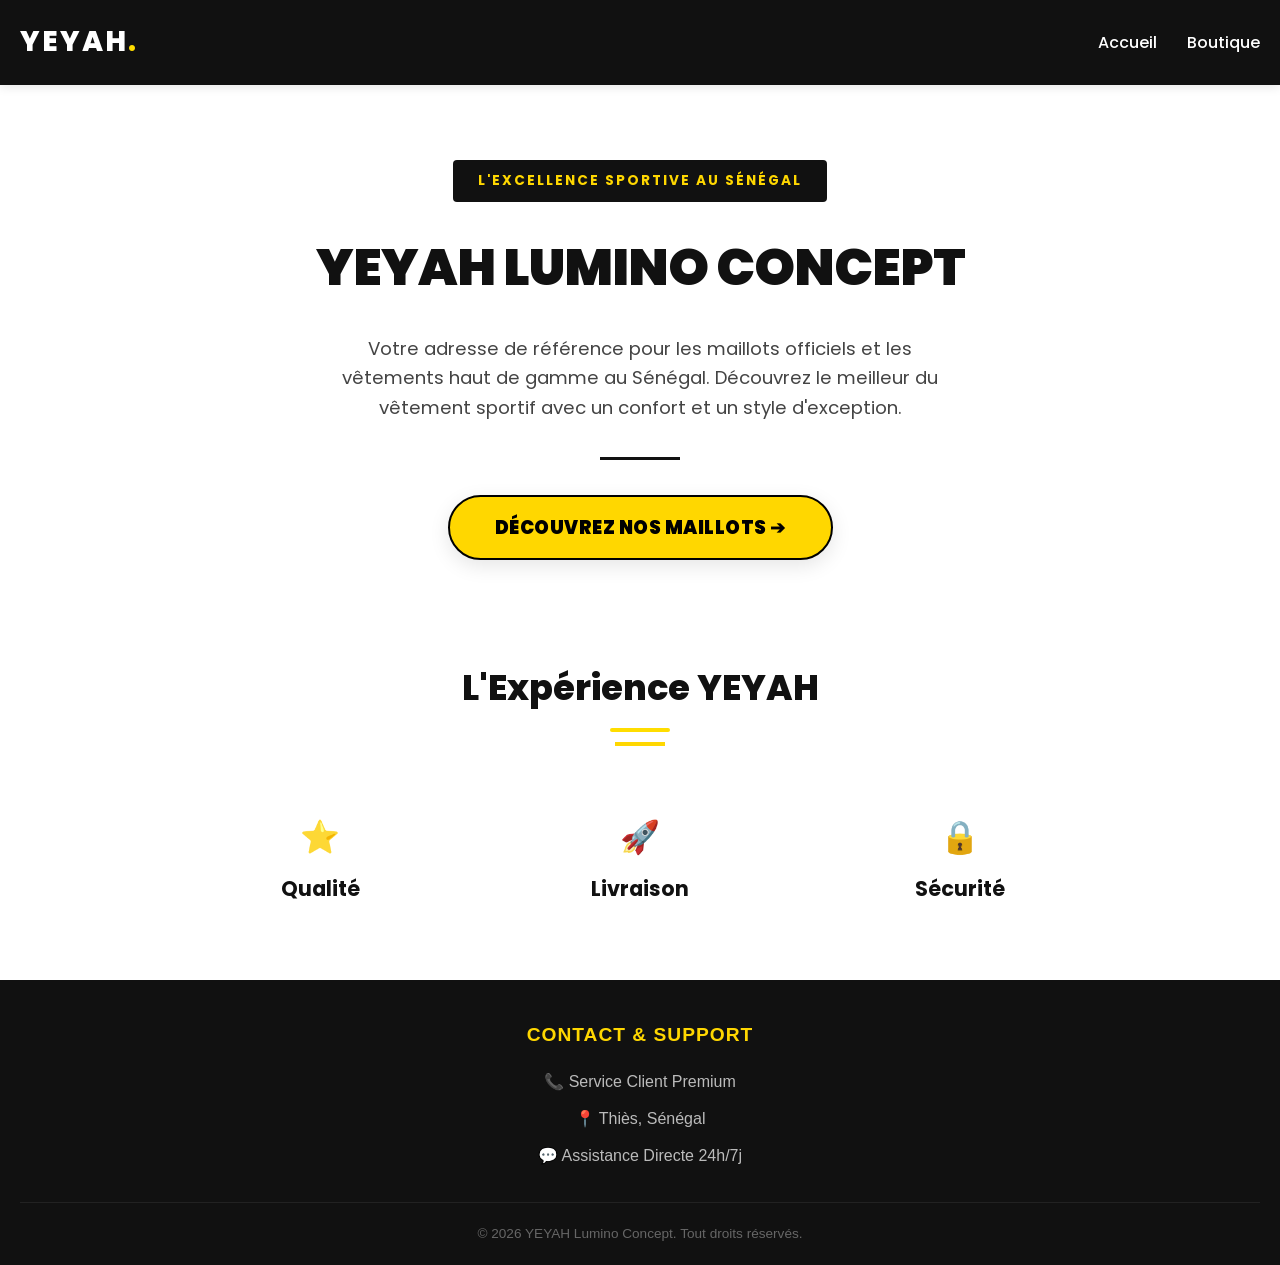
==== commit 60ed9ef9: "Refactor hero section and update footer details" ====
--- a/index.html
+++ b/index.html
@@ -24,58 +24,83 @@
     </header>
 
     <!-- ==========================================================================
-       SECTION HÉRO ÉTENDUE (Plus grande et plus riche)
+       SECTION HÉRO : BANDEAU NOIR -> RECTANGLE ET SOUSTITRE -> NOM EN UNE LIGNE -> TRAIT -> BOUTON
        ========================================================================== -->
-    <section style="padding: 180px 20px; background: #ffffff; text-align: center; min-height: 60vh; display: flex; align-items: center; justify-content: center; border-bottom: 1px solid #eee;">
-        <div style="max-width: 800px; margin: 0 auto;">
+    <section style="padding: 160px 20px 60px 20px; background: #ffffff; text-align: center;">
+        <div style="max-width: 850px; margin: 0 auto;">
             
-            <!-- Badge ou sous-titre de marque -->
-            <span style="text-transform: uppercase; letter-spacing: 3px; color: #FFD700; font-weight: 700; font-size: 0.9rem; margin-bottom: 20px; display: block;">L'Excellence Sportive au Sénégal</span>
+            <!-- 1. Rectangle noir avec écritures en jaune -->
+            <div style="background: #111111; display: inline-block; padding: 10px 25px; border-radius: 4px; margin-bottom: 25px;">
+                <span style="text-transform: uppercase; letter-spacing: 2px; color: #FFD700; font-weight: 700; font-size: 0.85rem; display: block;">
+                    L'Excellence Sportive au Sénégal
+                </span>
+            </div>
             
-            <!-- Titre Principal -->
-            <h1 style="font-size: 4rem; color: #111; margin: 0 0 25px 0; font-weight: 900; line-height: 1.1; letter-spacing: -2px;">YEYAH<br>Lumino Concept</h1>
+            <!-- 2. Titre aligné sur la même ligne -->
+            <h1 style="font-size: 3.2rem; color: #111; margin: 0 0 25px 0; font-weight: 900; letter-spacing: -1px; white-space: nowrap; text-align: center;">
+                YEYAH LUMINO CONCEPT
+            </h1>
             
-            <!-- Description détaillée -->
-            <p style="color: #666; margin: 0 auto 40px auto; font-size: 1.25rem; line-height: 1.7; max-width: 600px;">
-                Bienvenue chez <strong>YEYAH</strong>, votre référence premium pour les maillots officiels des plus grandes nations et clubs. 
-                Nous allions passion du sport et élégance haut de gamme pour vous offrir des collections exclusives, 
-                conçues pour ceux qui ne font aucun compromis sur la qualité.
+            <!-- 3. La Description de la boutique -->
+            <p style="color: #444; margin: 0 auto 35px auto; font-size: 1.15rem; line-height: 1.6; max-width: 600px;">
+                Votre adresse de référence pour les maillots officiels et les vêtements haut de gamme au Sénégal. 
+                Découvrez le meilleur du vêtement sportif avec un confort et un style d'exception.
             </p>
             
-            <!-- Trait de séparation -->
-            <hr style="width: 100px; border: none; border-top: 3px solid #111; margin: 0 auto 40px auto;">
+            <!-- 4. Le Trait de séparation -->
+            <hr style="width: 80px; border: none; border-top: 3px solid #111; margin: 0 auto 35px auto;">
             
-            <!-- Bouton d'action principal -->
-            <a href="habit.html" style="background: #111 !important; color: #FFD700 !important; padding: 20px 50px; text-decoration: none !important; border-radius: 50px; font-weight: 800; font-size: 1.2rem; display: inline-block; border: 2px solid #111; box-shadow: 0 10px 30px rgba(0,0,0,0.2); text-transform: uppercase; letter-spacing: 1px; transition: transform 0.3s ease;">
-                Découvrir nos maillots ➔
+            <!-- 5. Le Bouton Jaune et Noir -->
+            <a href="habit.html" style="background: #FFD700 !important; color: #000000 !important; padding: 16px 45px; text-decoration: none !important; border-radius: 50px; font-weight: 900; font-size: 1.15rem; display: inline-block; border: 2px solid #000000; text-transform: uppercase; letter-spacing: 0.5px; box-shadow: 0 6px 20px rgba(0,0,0,0.1);">
+                Découvrez nos maillots ➔
             </a>
             
         </div>
     </section>
 
     <!-- ==========================================================================
-       SECTION INFORMATIONS COMPLÉMENTAIRES (Pour ne rien oublier)
+       SECTION AVANTAGES (L'Expérience YEYAH)
        ========================================================================== -->
-    <section style="padding: 80px 20px; background: #fdfdfd; text-align: center;">
-        <div style="max-width: 1000px; margin: 0 auto;">
-            <h2 style="font-size: 2rem; margin-bottom: 40px;">Pourquoi YEYAH Lumino Concept ?</h2>
-            <div style="display: grid; grid-template-columns: repeat(auto-fit, minmax(280px, 1fr)); gap: 30px;">
-                <div style="padding: 30px; border: 1px solid #eee; border-radius: 15px;">
-                    <h3 style="margin-bottom: 15px;">Qualité Premium</h3>
-                    <p style="color: #666; line-height: 1.6;">Des finitions soignées, des tissus respirants et une durabilité pensée pour durer saison après saison.</p>
-                </div>
-                <div style="padding: 30px; border: 1px solid #eee; border-radius: 15px;">
-                    <h3 style="margin-bottom: 15px;">Service Exclusif</h3>
-                    <p style="color: #666; line-height: 1.6;">Une expérience client personnalisée, de la commande à la livraison, pour vous garantir une satisfaction totale.</p>
-                </div>
-                <div style="padding: 30px; border: 1px solid #eee; border-radius: 15px;">
-                    <h3 style="margin-bottom: 15px;">Expertise Locale</h3>
-                    <p style="color: #666; line-height: 1.6;">Basés à Thiès, nous comprenons vos besoins et vous assurons une réactivité et une proximité uniques au Sénégal.</p>
-                </div>
+    <section id="avantages" style="padding: 40px 0; background: #ffffff; text-align: center;">
+        <div class="section-title" style="text-align: center; margin-bottom: 30px;">
+            <h2 style="font-size: 2.2rem; font-weight: 800; color: #111;">L'Expérience YEYAH</h2>
+            <hr style="width: 50px; border: none; border-top: 4px solid #FFD700; margin: 10px auto;">
+        </div>
+
+        <div style="display: flex; justify-content: space-around; flex-wrap: wrap; max-width: 1000px; margin: 0 auto; padding: 0 20px;">
+            <div style="margin: 15px; padding: 20px; min-width: 200px;">
+                <span style="font-size: 2rem; display: block; margin-bottom: 10px;">⭐</span>
+                <h3 style="font-size: 1.3rem; font-weight: 700; color: #111;">Qualité</h3>
+            </div>
+            <div style="margin: 15px; padding: 20px; min-width: 200px;">
+                <span style="font-size: 2rem; display: block; margin-bottom: 10px;">🚀</span>
+                <h3 style="font-size: 1.3rem; font-weight: 700; color: #111;">Livraison</h3>
+            </div>
+            <div style="margin: 15px; padding: 20px; min-width: 200px;">
+                <span style="font-size: 2rem; display: block; margin-bottom: 10px;">🔒</span>
+                <h3 style="font-size: 1.3rem; font-weight: 700; color: #111;">Sécurité</h3>
             </div>
         </div>
     </section>
 
+    <!-- ==========================================================================
+       PIED DE PAGE AVEC VOS INFORMATIONS 24h/7j ET AUTRES
+       ========================================================================== -->
+    <footer style="background: #111111; color: #ffffff; padding: 40px 20px 20px 20px; text-align: center; font-family: sans-serif;">
+        <div style="max-width: 600px; margin: 0 auto 30px auto;">
+            <h4 style="font-size: 1.2rem; color: #FFD700; margin-bottom: 15px; font-weight: 700; text-transform: uppercase; letter-spacing: 1px;">Contact & Support</h4>
+            <ul style="list-style: none; padding: 0; margin: 0; font-size: 1rem; line-height: 2;">
+                <li style="color: #bbb; margin-bottom: 5px;">📞 Service Client Premium</li>
+                <li style="color: #bbb; margin-bottom: 5px;">📍 Thiès, Sénégal</li>
+                <li style="color: #bbb; margin-bottom: 5px;">💬 Assistance Directe 24h/7j</li>
+            </ul>
+        </div>
+        
+        <div style="text-align: center; color: #666; font-size: 0.85rem; border-top: 1px solid #222; padding-top: 20px;">
+            &copy; 2026 YEYAH Lumino Concept. Tout droits réservés.
+        </div>
+    </footer>
+
     <script src="script.js"></script>
 </body>
 </html>
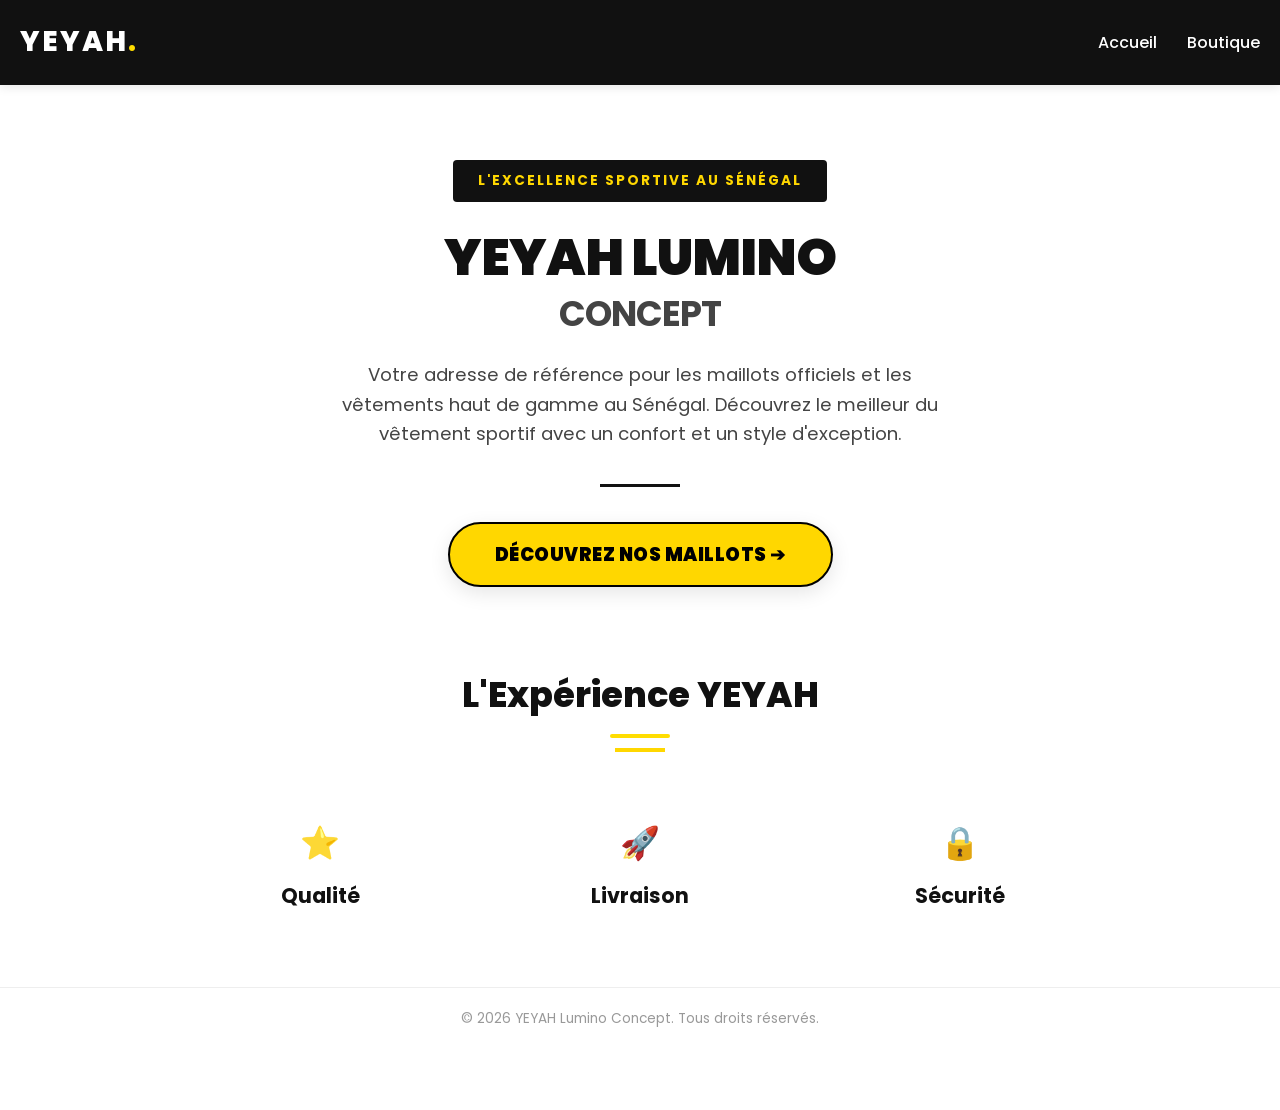
==== commit 042d2058: "Refactor hero section and footer in index.html" ====
--- a/index.html
+++ b/index.html
@@ -24,9 +24,9 @@
     </header>
 
     <!-- ==========================================================================
-       SECTION HÉRO : BANDEAU NOIR -> RECTANGLE ET SOUSTITRE -> NOM EN UNE LIGNE -> TRAIT -> BOUTON
+       SECTION HÉRO : BANDEAU NOIR -> NOM ET CONCEPT EN DESSOUS -> BOUTON
        ========================================================================== -->
-    <section style="padding: 160px 20px 60px 20px; background: #ffffff; text-align: center;">
+    <section style="padding: 160px 20px 40px 20px; background: #ffffff; text-align: center;">
         <div style="max-width: 850px; margin: 0 auto;">
             
             <!-- 1. Rectangle noir avec écritures en jaune -->
@@ -36,9 +36,10 @@
                 </span>
             </div>
             
-            <!-- 2. Titre aligné sur la même ligne -->
-            <h1 style="font-size: 3.2rem; color: #111; margin: 0 0 25px 0; font-weight: 900; letter-spacing: -1px; white-space: nowrap; text-align: center;">
-                YEYAH LUMINO CONCEPT
+            <!-- 2. Titre : YEYAH LUMINO avec CONCEPT en dessous -->
+            <h1 style="color: #111; margin: 0 0 25px 0; font-weight: 900; letter-spacing: -1px; text-align: center; line-height: 1.2;">
+                <span style="font-size: 3.2rem; display: block;">YEYAH LUMINO</span>
+                <span style="font-size: 2.2rem; font-weight: 700; color: #444; display: block; margin-top: 5px;">CONCEPT</span>
             </h1>
             
             <!-- 3. La Description de la boutique -->
@@ -59,9 +60,9 @@
     </section>
 
     <!-- ==========================================================================
-       SECTION AVANTAGES (L'Expérience YEYAH)
+       SECTION AVANTAGES (L'Expérience YEYAH) - SANS LE BLOC NOIR EN BAS
        ========================================================================== -->
-    <section id="avantages" style="padding: 40px 0; background: #ffffff; text-align: center;">
+    <section id="avantages" style="padding: 40px 0 80px 0; background: #ffffff; text-align: center;">
         <div class="section-title" style="text-align: center; margin-bottom: 30px;">
             <h2 style="font-size: 2.2rem; font-weight: 800; color: #111;">L'Expérience YEYAH</h2>
             <hr style="width: 50px; border: none; border-top: 4px solid #FFD700; margin: 10px auto;">
@@ -81,26 +82,14 @@
                 <h3 style="font-size: 1.3rem; font-weight: 700; color: #111;">Sécurité</h3>
             </div>
         </div>
+
+        <!-- Petit copyright discret et propre -->
+        <div style="text-align: center; color: #999; font-size: 0.85rem; margin-top: 40px; padding-top: 20px; border-top: 1px solid #eee;">
+            &copy; 2026 YEYAH Lumino Concept. Tous droits réservés.
+        </div>
     </section>
-
-    <!-- ==========================================================================
-       PIED DE PAGE AVEC VOS INFORMATIONS 24h/7j ET AUTRES
-       ========================================================================== -->
-    <footer style="background: #111111; color: #ffffff; padding: 40px 20px 20px 20px; text-align: center; font-family: sans-serif;">
-        <div style="max-width: 600px; margin: 0 auto 30px auto;">
-            <h4 style="font-size: 1.2rem; color: #FFD700; margin-bottom: 15px; font-weight: 700; text-transform: uppercase; letter-spacing: 1px;">Contact & Support</h4>
-            <ul style="list-style: none; padding: 0; margin: 0; font-size: 1rem; line-height: 2;">
-                <li style="color: #bbb; margin-bottom: 5px;">📞 Service Client Premium</li>
-                <li style="color: #bbb; margin-bottom: 5px;">📍 Thiès, Sénégal</li>
-                <li style="color: #bbb; margin-bottom: 5px;">💬 Assistance Directe 24h/7j</li>
-            </ul>
-        </div>
-        
-        <div style="text-align: center; color: #666; font-size: 0.85rem; border-top: 1px solid #222; padding-top: 20px;">
-            &copy; 2026 YEYAH Lumino Concept. Tout droits réservés.
-        </div>
-    </footer>
 
     <script src="script.js"></script>
 </body>
 </html>
+
